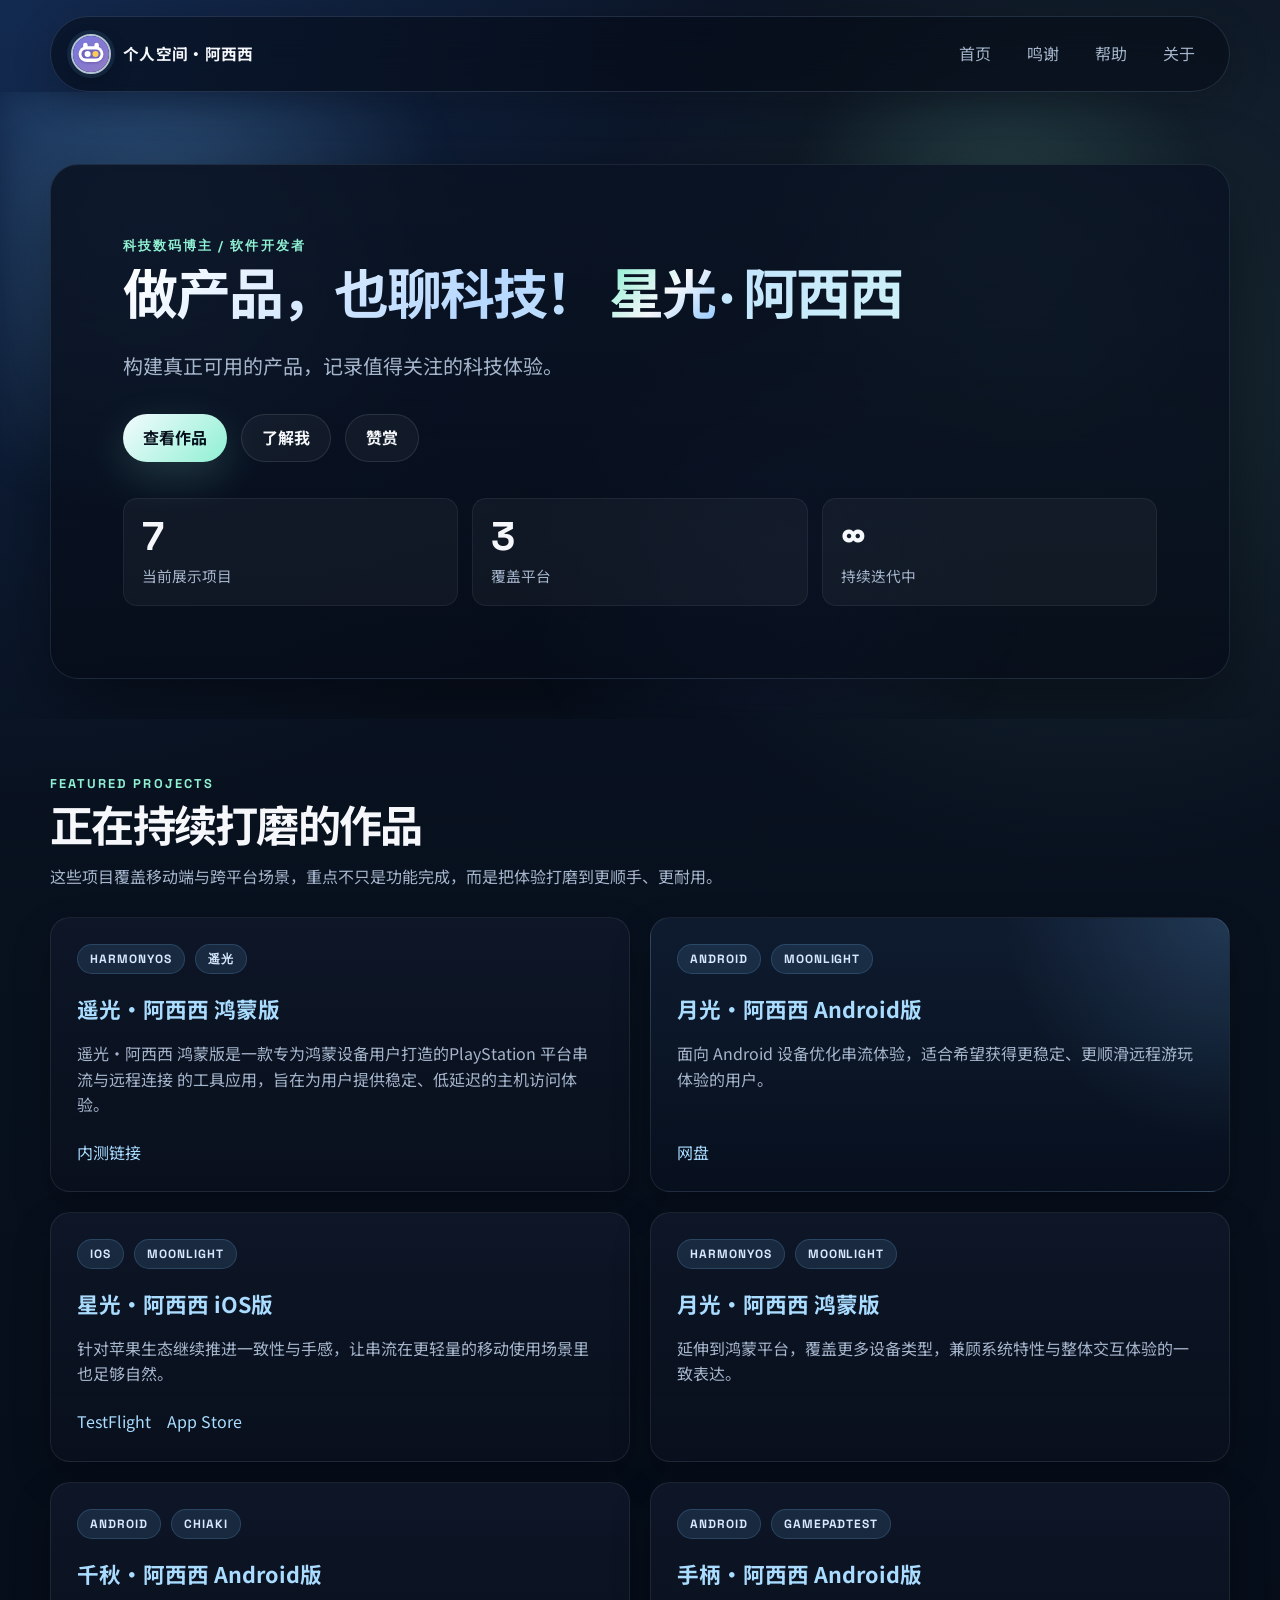
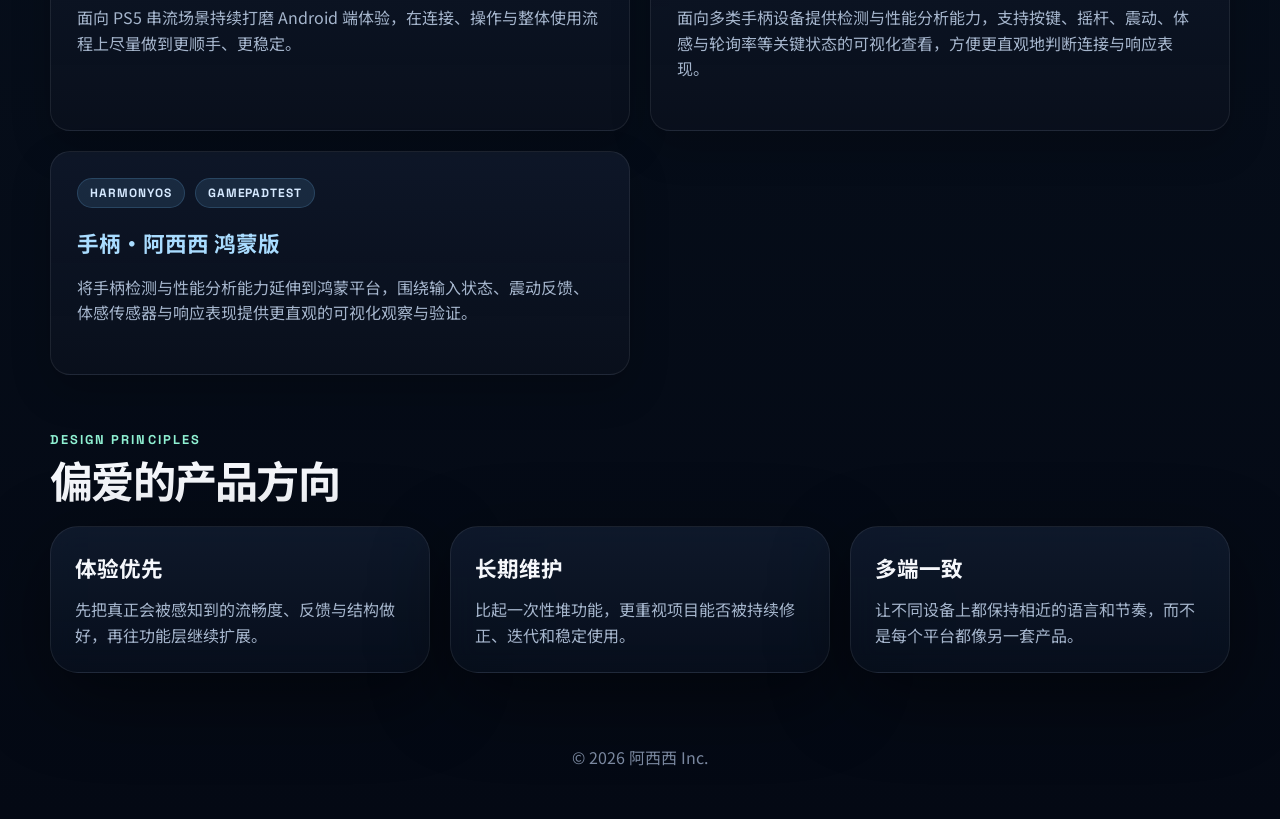
==== index.html @ 3abc67ca "init" ====
<!DOCTYPE html>
<html lang="zh-CN">
<head>
  <meta charset="UTF-8">
  <meta name="viewport" content="width=device-width, initial-scale=1.0">
  <meta name="theme-color" content="#08111f">
  <meta
    name="description"
    content="构建真正可用的产品，记录值得关注的科技体验。"
  >
  <title>个人空间·阿西西</title>
  <link rel="icon" type="image/svg+xml" href="res/icon/favicon.svg?v=20260412-2">
  <link rel="preconnect" href="https://fonts.googleapis.com">
  <link rel="preconnect" href="https://fonts.gstatic.com" crossorigin>
  <link
    href="https://fonts.googleapis.com/css2?family=Noto+Sans+SC:wght@400;500;700;800&family=Space+Grotesk:wght@500;700&display=swap"
    rel="stylesheet"
  >
  <link rel="stylesheet" href="./style.css?v=20260414-1">
</head>
<body class="home-page">
  <header class="nav">
    <div class="nav-inner">
      <a class="brand" href="./index.html">
        <img
          class="brand-avatar"
          src="https://i0.hdslb.com/bfs/face/b41566f47ea0d0f1e35ed54521c849c68c026892.jpg"
          alt="阿西西头像"
          referrerpolicy="no-referrer"
          onerror="this.onerror=null;this.src='./res/icon/favicon.svg';"
        >
        <span class="brand-text">个人空间·阿西西</span>
      </a>
      <div class="nav-right">
        <nav class="nav-links" aria-label="主导航">
          <a href="./index.html">首页</a>
          <a href="./credits.html">鸣谢</a>
          <a href="./help.html">帮助</a>
          <a href="./about.html">关于</a>
        </nav>
      </div>
    </div>
  </header>

  <main>
    <section class="hero hero-home">
      <div class="hero-bg"></div>
      <div class="hero-shell">
        <div class="hero-copy">
          <p class="eyebrow">科技数码博主 / 软件开发者</p>
          <h1 class="hero-title">
            <span class="hero-title-static">做产品，也聊科技！</span>
            <span class="hero-title-series">
              <span class="hero-title-rotator is-visible" data-hero-rotator>月光</span>
              <span class="hero-title-suffix"> · 阿西西</span>
            </span>
          </h1>
          <p class="hero-subtitle">
            构建真正可用的产品，记录值得关注的科技体验。
          </p>

          <div class="hero-actions">
            <a class="button button-primary" href="#projects">查看作品</a>
            <a class="button button-secondary" href="./about.html">了解我</a>
            <a class="button button-secondary" href="./credits.html">赞赏</a>
          </div>

          <div class="hero-stats">
            <div class="stat-card">
              <strong>7</strong>
              <span>当前展示项目</span>
            </div>
            <div class="stat-card">
              <strong>3</strong>
              <span>覆盖平台</span>
            </div>
            <div class="stat-card">
              <strong>∞</strong>
              <span>持续迭代中</span>
            </div>
          </div>
        </div>
      </div>
    </section>

    <section class="projects-section" id="projects">
      <div class="section-heading">
        <p class="eyebrow">Featured Projects</p>
        <h2>正在持续打磨的作品</h2>
        <p class="section-copy">
          这些项目覆盖移动端与跨平台场景，重点不只是功能完成，而是把体验打磨到更顺手、更耐用。
        </p>
      </div>

      <div class="project-grid">

        <article class="project-card">
          <div class="project-meta">
            <span class="tag">HarmonyOS</span>
            <span class="tag">遥光</span>
          </div>
          <h3>
            <a class="project-title-link" href="#">遥光·阿西西 鸿蒙版</a>
          </h3>
          <p>
            遥光·阿西西 鸿蒙版是一款专为鸿蒙设备用户打造的PlayStation 平台串流与远程连接 的工具应用，旨在为用户提供稳定、低延迟的主机访问体验。
          </p>
          <a href="https://appgallery.huawei.com/link/invite-test-wap?taskId=755ea755f993563806801e4fa7470c80&invitationCode=5qyaMfQLP9L">内测链接</a>
        </article>

        <article class="project-card project-card-featured">
          <div class="project-meta">
            <span class="tag">Android</span>
            <span class="tag">Moonlight</span>
          </div>
          <h3>
            <a class="project-title-link" href="https://github.com/Axixi2233/moonlight-android/releases">月光·阿西西 Android版</a>
          </h3>
          <p>
            面向 Android 设备优化串流体验，适合希望获得更稳定、更顺滑远程游玩体验的用户。
          </p>
          <a href="https://pan.quark.cn/s/9a334d831290">网盘</a>
        </article>

        <article class="project-card">
          <div class="project-meta">
            <span class="tag">iOS</span>
            <span class="tag">Moonlight</span>
          </div>
          <h3>
            <a class="project-title-link" href="https://github.com/Axixi2233/moonlight-ios">星光·阿西西 iOS版</a>
          </h3>
          <p>
            针对苹果生态继续推进一致性与手感，让串流在更轻量的移动使用场景里也足够自然。
          </p>
          <div class="project-link-row">
            <a href="https://testflight.apple.com/join/7H78uWZT">TestFlight</a>
            <a href="https://apps.apple.com/us/app/starlight-pc-streaming/id6761065654">App Store</a>
          </div>
        </article>

        <article class="project-card">
          <div class="project-meta">
            <span class="tag">HarmonyOS</span>
            <span class="tag">Moonlight</span>
          </div>
          <h3>
            <a class="project-title-link" href="https://appgallery.huawei.com/app/detail?id=cn.axi.moonlight.hw">月光·阿西西 鸿蒙版</a>
          </h3>
          <p>
            延伸到鸿蒙平台，覆盖更多设备类型，兼顾系统特性与整体交互体验的一致表达。
          </p>
        </article>

        <article class="project-card">
          <div class="project-meta">
            <span class="tag">Android</span>
            <span class="tag">Chiaki</span>
          </div>
          <h3>
            <a class="project-title-link" href="https://github.com/Axixi2233/chiaki-android/releases">千秋·阿西西 Android版</a>
          </h3>
          <p>
            面向 PS5 串流场景持续打磨 Android 端体验，在连接、操作与整体使用流程上尽量做到更顺手、更稳定。
          </p>
        </article>

        <article class="project-card">
          <div class="project-meta">
            <span class="tag">Android</span>
            <span class="tag">GamePadTest</span>
          </div>
          <h3>
            <a class="project-title-link" href="https://pan.quark.cn/s/243981402e82">手柄·阿西西 Android版</a>
          </h3>
          <p>
            面向多类手柄设备提供检测与性能分析能力，支持按键、摇杆、震动、体感与轮询率等关键状态的可视化查看，方便更直观地判断连接与响应表现。
          </p>
        </article>

        <article class="project-card">
          <div class="project-meta">
            <span class="tag">HarmonyOS</span>
            <span class="tag">GamePadTest</span>
          </div>
          <h3>
            <a class="project-title-link" href="https://appgallery.huawei.com/app/detail?id=cn.axi.gamepad">手柄·阿西西 鸿蒙版</a>
          </h3>
          <p>
            将手柄检测与性能分析能力延伸到鸿蒙平台，围绕输入状态、震动反馈、体感传感器与响应表现提供更直观的可视化观察与验证。
          </p>
        </article>

      </div>
    </section>

    <section class="values-section">
      <div class="section-heading compact">
        <p class="eyebrow">Design Principles</p>
        <h2>偏爱的产品方向</h2>
      </div>

      <div class="value-grid">
        <article class="value-card glass-card">
          <h3>体验优先</h3>
          <p>先把真正会被感知到的流畅度、反馈与结构做好，再往功能层继续扩展。</p>
        </article>
        <article class="value-card glass-card">
          <h3>长期维护</h3>
          <p>比起一次性堆功能，更重视项目能否被持续修正、迭代和稳定使用。</p>
        </article>
        <article class="value-card glass-card">
          <h3>多端一致</h3>
          <p>让不同设备上都保持相近的语言和节奏，而不是每个平台都像另一套产品。</p>
        </article>
      </div>
    </section>
  </main>

  <footer class="site-footer">
    <p>© 2026 阿西西 Inc.</p>
  </footer>

  <script>
    (() => {
      const heroRotator = document.querySelector("[data-hero-rotator]");
      const phrases = ["月光", "星光", "遥光", "手柄"];

      if (!heroRotator || phrases.length <= 1) {
        return;
      }

      if (window.matchMedia("(prefers-reduced-motion: reduce)").matches) {
        heroRotator.textContent = phrases[0];
        heroRotator.classList.add("is-visible");
        return;
      }

      let currentIndex = 0;

      window.setInterval(() => {
        currentIndex = (currentIndex + 1) % phrases.length;
        heroRotator.classList.remove("is-visible");

        window.setTimeout(() => {
          heroRotator.textContent = phrases[currentIndex];
          heroRotator.classList.add("is-visible");
        }, 180);
      }, 2400);
    })();
  </script>
</body>
</html>
---- style.css ----
:root {
  color-scheme: dark;
  --bg: #08111f;
  --bg-deep: #040914;
  --surface: rgba(10, 18, 32, 0.72);
  --surface-strong: rgba(15, 24, 42, 0.9);
  --line: rgba(166, 196, 255, 0.16);
  --text: #f5f7fb;
  --muted: #a5b5cc;
  --soft: #7d8ba3;
  --accent: #74c0fc;
  --accent-strong: #2f7df6;
  --accent-warm: #8ff0d2;
  --shadow: 0 24px 80px rgba(0, 0, 0, 0.45);
  --radius-lg: 28px;
  --radius-md: 20px;
  --radius-sm: 14px;
  --content-width: 1180px;
}

*,
*::before,
*::after {
  box-sizing: border-box;
}

html {
  scroll-behavior: smooth;
}

body {
  margin: 0;
  min-width: 320px;
  font-family: "Noto Sans SC", sans-serif;
  color: var(--text);
  background:
    radial-gradient(circle at top left, rgba(47, 125, 246, 0.22), transparent 30%),
    radial-gradient(circle at 85% 15%, rgba(143, 240, 210, 0.12), transparent 22%),
    linear-gradient(180deg, #0b1322 0%, #07101d 45%, #040914 100%);
  line-height: 1.6;
}

a {
  color: inherit;
  text-decoration: none;
}

img {
  max-width: 100%;
  display: block;
}

main {
  display: block;
}

.nav {
  position: sticky;
  top: 0;
  z-index: 1000;
  padding: 16px 20px 0;
}

.nav-inner {
  max-width: var(--content-width);
  margin: 0 auto;
  padding: 14px 20px;
  display: flex;
  align-items: center;
  justify-content: space-between;
  gap: 20px;
  border: 1px solid var(--line);
  border-radius: 999px;
  background: rgba(5, 10, 20, 0.55);
  backdrop-filter: blur(18px);
  box-shadow: 0 10px 40px rgba(0, 0, 0, 0.2);
}

.brand {
  display: inline-flex;
  align-items: center;
  gap: 12px;
  min-width: 0;
}

.brand-avatar {
  width: 40px;
  height: 40px;
  border-radius: 50%;
  object-fit: cover;
  object-position: center;
  border: 2px solid rgba(223, 241, 255, 0.8);
  box-shadow:
    0 0 0 4px rgba(116, 192, 252, 0.1),
    0 10px 22px rgba(0, 0, 0, 0.22);
  flex: 0 0 auto;
}

.brand-text {
  font-size: 0.98rem;
  font-weight: 700;
  letter-spacing: 0.02em;
}

.nav-links {
  display: flex;
  align-items: center;
  flex-wrap: wrap;
  justify-content: flex-end;
  gap: 8px;
}

.nav-right {
  display: flex;
  align-items: center;
  justify-content: flex-end;
  gap: 14px;
}

.nav-links a {
  padding: 10px 14px;
  border-radius: 999px;
  color: var(--muted);
  transition: color 0.25s ease, background 0.25s ease, transform 0.25s ease;
}

.nav-links a:hover,
.nav-links a:focus-visible {
  color: var(--text);
  background: rgba(255, 255, 255, 0.06);
  transform: translateY(-1px);
}

.hero {
  position: relative;
  overflow: clip;
}

.hero-home {
  padding: 72px 20px 40px;
}

.hero-shell,
.projects-section,
.values-section,
.site-footer,
.about,
.content {
  width: min(var(--content-width), calc(100% - 40px));
  margin: 0 auto;
}

.hero-shell {
  position: relative;
  display: block;
  align-items: stretch;
}

.hero-copy,
.project-card,
.value-card,
.about,
.content {
  position: relative;
  z-index: 1;
}

.hero-copy {
  padding: clamp(32px, 6vw, 72px);
  border-radius: var(--radius-lg);
  background: linear-gradient(180deg, rgba(10, 19, 35, 0.9), rgba(6, 12, 24, 0.78));
  border: 1px solid rgba(166, 196, 255, 0.12);
  box-shadow: var(--shadow);
}

.hero-bg {
  position: absolute;
  inset: 0;
  background:
    radial-gradient(circle at 12% 20%, rgba(116, 192, 252, 0.28), transparent 24%),
    radial-gradient(circle at 78% 24%, rgba(143, 240, 210, 0.18), transparent 20%),
    radial-gradient(circle at 60% 75%, rgba(78, 120, 255, 0.15), transparent 28%);
  filter: blur(18px);
  pointer-events: none;
}

.eyebrow {
  margin: 0 0 14px;
  color: var(--accent-warm);
  font: 700 0.8rem/1.4 "Space Grotesk", sans-serif;
  text-transform: uppercase;
  letter-spacing: 0.16em;
}

.hero-title,
.section-heading h2,
.about h1 {
  margin: 0;
  font-family: "Space Grotesk", "Noto Sans SC", sans-serif;
  line-height: 0.95;
  letter-spacing: -0.04em;
}

.hero-title {
  display: flex;
  flex-wrap: wrap;
  align-items: baseline;
  gap: 0.2em;
  max-width: none;
  font-size: clamp(1.8rem, 4.3vw, 3.9rem);
  background: linear-gradient(135deg, #ffffff 0%, #b7d8ff 35%, #dbfff5 100%);
  -webkit-background-clip: text;
  background-clip: text;
  color: transparent;
  animation: floatIn 0.9s ease both;
}

.hero-title-static,
.hero-title-rotator {
  display: inline-block;
}

.hero-title-series {
  display: inline-flex;
  align-items: baseline;
  gap: 0.12em;
}

.hero-title-rotator {
  min-height: 1.05em;
  background: linear-gradient(135deg, #8ff0d2 0%, #f5f7fb 52%, #8fc7ff 100%);
  -webkit-background-clip: text;
  background-clip: text;
  color: transparent;
  opacity: 0;
  transform: translateY(0.18em);
  filter: blur(8px);
  transition: opacity 0.35s ease, transform 0.35s ease, filter 0.35s ease;
}

.hero-title-rotator.is-visible {
  opacity: 1;
  transform: translateY(0);
  filter: blur(0);
}

.hero-title-suffix {
  display: inline-block;
  white-space: nowrap;
}

.hero-subtitle,
.section-copy,
.project-card p,
.value-card p,
.about p,
.content p {
  color: var(--muted);
}

.hero-subtitle {
  max-width: 52rem;
  margin: 24px 0 0;
  font-size: clamp(1.05rem, 2.2vw, 1.25rem);
  white-space: nowrap;
}

.hero-actions {
  display: flex;
  flex-wrap: wrap;
  gap: 14px;
  margin-top: 32px;
}

.button {
  display: inline-flex;
  align-items: center;
  justify-content: center;
  min-height: 48px;
  padding: 0 20px;
  border-radius: 999px;
  font-weight: 700;
  transition: transform 0.25s ease, box-shadow 0.25s ease, background 0.25s ease;
}

.button:hover,
.button:focus-visible {
  transform: translateY(-2px);
}

.button-primary {
  color: #07101d;
  background: linear-gradient(135deg, #f3fbff, #8ff0d2);
  box-shadow: 0 14px 40px rgba(143, 240, 210, 0.18);
}

.button-secondary {
  border: 1px solid rgba(255, 255, 255, 0.1);
  background: rgba(255, 255, 255, 0.04);
}

.hero-stats {
  display: grid;
  grid-template-columns: repeat(3, minmax(0, 1fr));
  gap: 14px;
  margin-top: 36px;
}

.stat-card {
  padding: 18px 18px 16px;
  border-radius: var(--radius-sm);
  background: rgba(255, 255, 255, 0.04);
  border: 1px solid rgba(255, 255, 255, 0.06);
}

.stat-card strong {
  display: block;
  margin-bottom: 6px;
  font-family: "Space Grotesk", sans-serif;
  font-size: clamp(1.8rem, 4vw, 2.5rem);
  line-height: 1;
}

.stat-card span {
  color: var(--muted);
  font-size: 0.92rem;
}

.glass-card {
  background: linear-gradient(180deg, rgba(17, 28, 48, 0.8), rgba(8, 16, 30, 0.75));
  border: 1px solid rgba(255, 255, 255, 0.08);
  border-radius: var(--radius-lg);
  backdrop-filter: blur(14px);
  box-shadow: var(--shadow);
}

.projects-section,
.values-section {
  padding: 56px 0 0;
}

.section-heading {
  max-width: 760px;
  margin-bottom: 28px;
}

.section-heading.compact {
  margin-bottom: 22px;
}

.section-heading h2 {
  font-size: clamp(1.65rem, 3.6vw, 2.7rem);
}

.section-copy {
  margin: 16px 0 0;
  font-size: 1rem;
}

.project-grid {
  display: grid;
  grid-template-columns: repeat(2, minmax(0, 1fr));
  gap: 20px;
  align-items: stretch;
}

.project-card {
  display: flex;
  flex-direction: column;
  padding: 26px;
  border-radius: var(--radius-md);
  background:
    linear-gradient(180deg, rgba(14, 23, 40, 0.96), rgba(9, 15, 28, 0.88)),
    rgba(255, 255, 255, 0.02);
  border: 1px solid rgba(255, 255, 255, 0.08);
  box-shadow: 0 16px 40px rgba(0, 0, 0, 0.2);
  transition: transform 0.28s ease, border-color 0.28s ease, box-shadow 0.28s ease;
}

.project-card-featured {
  background:
    radial-gradient(circle at top right, rgba(116, 192, 252, 0.18), transparent 35%),
    linear-gradient(180deg, rgba(15, 28, 48, 0.96), rgba(8, 16, 30, 0.88));
}

.project-card:hover,
.project-card:focus-within {
  transform: translateY(-6px);
  border-color: rgba(143, 240, 210, 0.28);
  box-shadow: 0 26px 60px rgba(0, 0, 0, 0.28);
}

.project-meta {
  display: flex;
  flex-wrap: wrap;
  gap: 10px;
  margin-bottom: 18px;
}

.tag {
  display: inline-flex;
  align-items: center;
  min-height: 30px;
  padding: 0 12px;
  border-radius: 999px;
  color: #d6e9ff;
  font: 700 0.75rem/1 "Space Grotesk", sans-serif;
  letter-spacing: 0.08em;
  text-transform: uppercase;
  background: rgba(116, 192, 252, 0.12);
  border: 1px solid rgba(116, 192, 252, 0.18);
}

.project-card h3,
.value-card h3 {
  margin: 0;
  font-size: 1.35rem;
}

.project-title-link {
  color: inherit;
  transition: color 0.25s ease;
}

.project-title-link:hover,
.project-title-link:focus-visible {
  color: #d7f2ff;
}

.project-card p {
  margin: 14px 0 22px;
  flex: 1;
}

.project-card a,
.site-footer a {
  color: #a9dcff;
}

.project-link-row {
  display: flex;
  flex-wrap: nowrap;
  gap: 16px;
  align-items: center;
}

.project-card a:hover,
.site-footer a:hover,
.project-card a:focus-visible,
.site-footer a:focus-visible {
  color: #d7f2ff;
}

.value-grid {
  display: grid;
  grid-template-columns: repeat(3, minmax(0, 1fr));
  gap: 20px;
  padding-bottom: 72px;
}

.value-card {
  padding: 24px;
}

.value-card p {
  margin: 12px 0 0;
}

.about {
  padding: 100px clamp(24px, 5vw, 48px);
  text-align: center;
  border-radius: var(--radius-lg);
  background:
    radial-gradient(circle at top right, rgba(116, 192, 252, 0.14), transparent 30%),
    linear-gradient(180deg, rgba(12, 21, 38, 0.9), rgba(6, 12, 24, 0.8));
  border: 1px solid rgba(255, 255, 255, 0.08);
  box-shadow: var(--shadow);
  margin-top: 56px;
}

.about h1 {
  margin-top: 0;
  font-size: clamp(2.4rem, 7vw, 4.5rem);
}

.about-lead {
  margin: 20px auto 0;
  max-width: 34rem;
  color: var(--text);
  font-size: clamp(1.08rem, 2.2vw, 1.3rem);
  font-weight: 600;
  line-height: 1.7;
}

.about p {
  margin: 16px auto 0;
  max-width: 42rem;
}

.about-email {
  display: inline-flex;
  align-items: center;
  justify-content: center;
  margin-top: 28px;
  min-height: 46px;
  padding: 0 18px;
  border-radius: 999px;
  color: #d7f2ff;
  font-weight: 700;
  background: rgba(255, 255, 255, 0.05);
  border: 1px solid rgba(255, 255, 255, 0.08);
  transition: transform 0.24s ease, background 0.24s ease, border-color 0.24s ease;
}

.about-email:hover,
.about-email:focus-visible {
  transform: translateY(-2px);
  background: rgba(255, 255, 255, 0.08);
  border-color: rgba(143, 240, 210, 0.28);
}

.about-links-section {
  width: min(var(--content-width), calc(100% - 40px));
  margin: 28px auto 0;
  padding-bottom: 72px;
}

.about-links-grid {
  display: grid;
  grid-template-columns: repeat(2, minmax(0, 1fr));
  gap: 20px;
}

.about-link-card {
  display: flex;
  align-items: center;
  gap: 18px;
  padding: 24px;
  border-radius: var(--radius-md);
  transition: transform 0.28s ease, border-color 0.28s ease, box-shadow 0.28s ease;
}

.about-link-card:hover,
.about-link-card:focus-visible {
  transform: translateY(-4px);
  border-color: rgba(143, 240, 210, 0.28);
  box-shadow: 0 22px 50px rgba(0, 0, 0, 0.24);
}

.about-link-card h3 {
  margin: 0;
  font-size: 1.2rem;
}

.about-link-card p {
  margin: 8px 0 0;
  color: var(--muted);
  word-break: break-word;
}

.about-link-icon {
  width: 54px;
  height: 54px;
  object-fit: contain;
  object-position: center;
  border-radius: 16px;
  background: rgba(255, 255, 255, 0.04);
  padding: 8px;
  border: 1px solid rgba(116, 192, 252, 0.14);
  flex: 0 0 auto;
}

.credits-page {
  color: var(--text);
  background:
    radial-gradient(circle at top left, rgba(47, 125, 246, 0.22), transparent 30%),
    radial-gradient(circle at 85% 15%, rgba(143, 240, 210, 0.12), transparent 22%),
    linear-gradient(180deg, #0b1322 0%, #07101d 45%, #040914 100%);
}

.credits-page .nav-inner {
  background: rgba(5, 10, 20, 0.55);
  border-color: var(--line);
  box-shadow: 0 10px 40px rgba(0, 0, 0, 0.2);
}

.credits-page .nav-links a {
  color: var(--muted);
}

.credits-page .nav-links a:hover,
.credits-page .nav-links a:focus-visible {
  color: var(--text);
  background: rgba(255, 255, 255, 0.06);
}

.credits-page .brand-text,
.credits-page .site-footer,
.credits-page .site-footer a {
  color: inherit;
}

.credits-main {
  padding: 56px 0 0;
}

.credits-hero-shell,
.credits-wall-section {
  width: min(var(--content-width), calc(100% - 40px));
  margin: 0 auto;
}

.credits-hero-shell {
  display: grid;
  grid-template-columns: minmax(0, 1.15fr) minmax(280px, 0.85fr);
  gap: 22px;
  align-items: stretch;
}

.credits-header-card,
.credits-summary-card {
  padding: clamp(24px, 4vw, 32px);
  border-radius: 28px;
  border: 1px solid rgba(166, 196, 255, 0.12);
  background: linear-gradient(180deg, rgba(10, 19, 35, 0.9), rgba(6, 12, 24, 0.78));
  backdrop-filter: blur(20px);
  box-shadow: var(--shadow);
}

.credits-header-card h1 {
  margin: 0;
  font-family: "Space Grotesk", "Noto Sans SC", sans-serif;
  font-size: clamp(2.8rem, 7vw, 5rem);
  line-height: 0.95;
  letter-spacing: -0.05em;
}

.credits-copy {
  color: var(--muted);
}

.credits-header-card .credits-copy {
  margin: 20px 0 0;
  max-width: 42rem;
  font-size: 1rem;
}

.credits-summary-card {
  display: grid;
  gap: 14px;
}

.credits-qr-card {
  padding: 16px;
  border-radius: 22px;
  background: rgba(255, 255, 255, 0.04);
  border: 1px solid rgba(255, 255, 255, 0.06);
  text-align: center;
}

.credits-qr-image {
  width: min(100%, 220px);
  aspect-ratio: 1 / 1;
  display: block;
  margin: 0 auto;
  object-fit: contain;
  border-radius: 18px;
  background: #fff;
  padding: 10px;
  box-shadow: 0 10px 24px rgba(0, 0, 0, 0.18);
}

.credits-qr-caption {
  margin: 14px 0 0;
  color: var(--muted);
  font-size: 0.92rem;
  line-height: 1.55;
}

.credits-stat {
  padding: 18px 18px 16px;
  border-radius: 20px;
  background: rgba(255, 255, 255, 0.04);
  border: 1px solid rgba(255, 255, 255, 0.06);
}

.credits-stat strong {
  display: block;
  font-family: "Space Grotesk", sans-serif;
  font-size: clamp(1.6rem, 3vw, 2.4rem);
  line-height: 1;
}

.credits-stat span {
  display: block;
  margin-top: 8px;
  color: var(--muted);
  font-size: 0.92rem;
}

.credits-wall-section {
  padding: 28px 0 72px;
}

.credits-grid {
  display: grid;
  grid-template-columns: repeat(auto-fit, minmax(120px, 1fr));
  gap: 14px;
}

.credit-person-card {
  padding: 16px 10px 14px;
  text-align: center;
  border-radius: 22px;
  border: 1px solid rgba(255, 255, 255, 0.08);
  background:
    linear-gradient(180deg, rgba(14, 23, 40, 0.96), rgba(9, 15, 28, 0.88));
  box-shadow: 0 10px 26px rgba(0, 0, 0, 0.18);
  transition: transform 0.24s ease, box-shadow 0.24s ease, border-color 0.24s ease;
}

.credit-person-card:hover,
.credit-person-card:focus-within {
  transform: translateY(-4px);
  border-color: rgba(143, 240, 210, 0.28);
  box-shadow: 0 16px 30px rgba(0, 0, 0, 0.24);
}

.credit-person-avatar {
  width: 58px;
  height: 58px;
  display: block;
  margin: 0 auto 10px;
  border-radius: 50%;
  object-fit: cover;
  object-position: center;
  background: rgba(255, 255, 255, 0.08);
  border: 2px solid rgba(255, 255, 255, 0.9);
  box-shadow: 0 8px 18px rgba(0, 0, 0, 0.18);
}

.credit-person-card h3 {
  margin: 0;
  font-size: 0.92rem;
  font-weight: 700;
  color: var(--text);
  line-height: 1.35;
}

.credits-footer {
  padding-bottom: 56px;
}

.help-page,
.doc-page {
  color: var(--text);
  background:
    radial-gradient(circle at top left, rgba(47, 125, 246, 0.22), transparent 30%),
    radial-gradient(circle at 85% 15%, rgba(143, 240, 210, 0.12), transparent 22%),
    linear-gradient(180deg, #0b1322 0%, #07101d 45%, #040914 100%);
}

.help-main,
.doc-main {
  padding: 56px 0 72px;
}

.help-hero-shell,
.help-grid-section,
.doc-shell {
  width: min(var(--content-width), calc(100% - 40px));
  margin: 0 auto;
}

.help-hero-shell {
  display: grid;
  grid-template-columns: minmax(0, 1.2fr) minmax(260px, 0.8fr);
  gap: 22px;
  align-items: stretch;
}

.help-header-card,
.help-summary-card {
  padding: clamp(24px, 4vw, 32px);
  border-radius: 28px;
  border: 1px solid rgba(166, 196, 255, 0.12);
  background: linear-gradient(180deg, rgba(10, 19, 35, 0.9), rgba(6, 12, 24, 0.78));
  backdrop-filter: blur(20px);
  box-shadow: var(--shadow);
}

.help-header-card h1 {
  margin: 0;
  font-family: "Space Grotesk", "Noto Sans SC", sans-serif;
  font-size: clamp(2.4rem, 6vw, 4.3rem);
  line-height: 0.95;
  letter-spacing: -0.05em;
}

.help-copy,
.help-summary-card p {
  color: var(--muted);
}

.help-copy {
  margin: 20px 0 0;
  max-width: 42rem;
}

.help-summary-card {
  display: flex;
  flex-direction: column;
  justify-content: center;
  gap: 10px;
}

.help-summary-card strong {
  font-family: "Space Grotesk", sans-serif;
  font-size: 1.1rem;
}

.help-summary-card p {
  margin: 0;
}

.help-grid-section {
  padding-top: 28px;
}

.help-grid {
  display: grid;
  grid-template-columns: repeat(3, minmax(0, 1fr));
  gap: 20px;
}

.help-card {
  display: flex;
  flex-direction: column;
  gap: 16px;
  min-height: 260px;
  padding: 24px;
  color: inherit;
  border-radius: var(--radius-md);
  transition: transform 0.28s ease, border-color 0.28s ease, box-shadow 0.28s ease, opacity 0.28s ease;
}

.help-card-active:hover,
.help-card-active:focus-visible {
  transform: translateY(-6px);
  border-color: rgba(143, 240, 210, 0.28);
  box-shadow: 0 26px 60px rgba(0, 0, 0, 0.28);
}

.help-card-disabled {
  opacity: 0.72;
}

.help-card-head {
  display: flex;
  align-items: center;
  justify-content: space-between;
  gap: 12px;
  flex-wrap: wrap;
}

.help-card-badge,
.help-card-platform {
  display: inline-flex;
  align-items: center;
  min-height: 30px;
  padding: 0 12px;
  border-radius: 999px;
  font: 700 0.75rem/1 "Space Grotesk", sans-serif;
  letter-spacing: 0.08em;
  text-transform: uppercase;
}

.help-card-badge {
  color: #06111d;
  background: linear-gradient(135deg, #f3fbff, #8ff0d2);
}

.help-card-badge-muted {
  color: var(--muted);
  background: rgba(255, 255, 255, 0.06);
}

.help-card-platform {
  color: #d6e9ff;
  background: rgba(116, 192, 252, 0.12);
  border: 1px solid rgba(116, 192, 252, 0.18);
}

.help-card h3 {
  margin: 0;
  font-size: 1.5rem;
}

.help-card p {
  margin: 0;
  color: var(--muted);
  flex: 1;
}

.help-card-link {
  color: #a9dcff;
  font-weight: 700;
}

.doc-shell {
  padding: clamp(24px, 4vw, 40px);
  border-radius: 28px;
}

.doc-toolbar {
  display: flex;
  align-items: center;
  justify-content: space-between;
  gap: 16px;
  flex-wrap: wrap;
  margin-bottom: 28px;
}

.doc-back-link {
  display: inline-flex;
  align-items: center;
  justify-content: center;
  min-height: 42px;
  padding: 0 16px;
  border-radius: 999px;
  color: #d7f2ff;
  font-weight: 700;
  background: rgba(255, 255, 255, 0.05);
  border: 1px solid rgba(255, 255, 255, 0.08);
}

.doc-kicker {
  margin: 0;
  color: var(--soft);
  font: 700 0.8rem/1.4 "Space Grotesk", sans-serif;
  letter-spacing: 0.16em;
  text-transform: uppercase;
}

.doc-empty-state h1,
.doc-article h1,
.doc-article h2,
.doc-article h3 {
  font-family: "Space Grotesk", "Noto Sans SC", sans-serif;
  line-height: 1.05;
  letter-spacing: -0.03em;
}

.doc-empty-state h1,
.doc-article h1 {
  margin: 0 0 20px;
  font-size: clamp(2.1rem, 5vw, 3.2rem);
}

.doc-article h2 {
  margin: 40px 0 16px;
  font-size: clamp(1.5rem, 3vw, 2.2rem);
}

.doc-article h3 {
  margin: 24px 0 12px;
  font-size: 1.18rem;
}

.doc-empty-state p,
.doc-article p,
.doc-article li {
  color: var(--muted);
}

.doc-article p,
.doc-article ul,
.doc-article ol,
.doc-article pre,
.doc-article hr {
  margin: 0 0 18px;
}

.doc-article ul,
.doc-article ol {
  padding-left: 1.4rem;
}

.doc-article li + li {
  margin-top: 8px;
}

.doc-article hr {
  border: 0;
  border-top: 1px solid rgba(255, 255, 255, 0.08);
}

.doc-article a {
  color: #a9dcff;
}

.doc-article strong {
  color: var(--text);
}

.doc-article code {
  padding: 0.14em 0.4em;
  border-radius: 8px;
  background: rgba(255, 255, 255, 0.06);
  color: #dff4ff;
  font-family: "SFMono-Regular", Consolas, "Liberation Mono", Menlo, monospace;
  font-size: 0.92em;
}

.doc-article pre {
  overflow-x: auto;
  padding: 18px;
  border-radius: 18px;
  background: rgba(6, 12, 24, 0.92);
  border: 1px solid rgba(255, 255, 255, 0.08);
}

.doc-article pre code {
  padding: 0;
  background: transparent;
}

.content {
  padding: 56px clamp(24px, 5vw, 40px);
}

.site-footer,
footer {
  padding: 0 0 48px;
  text-align: center;
}

.site-footer {
  display: grid;
  gap: 8px;
  color: var(--soft);
}

.site-footer p,
footer p {
  margin: 0;
}

@keyframes floatIn {
  from {
    opacity: 0;
    transform: translateY(22px);
  }

  to {
    opacity: 1;
    transform: translateY(0);
  }
}

@media (prefers-reduced-motion: reduce) {
  html {
    scroll-behavior: auto;
  }

  *,
  *::before,
  *::after {
    animation: none !important;
    transition: none !important;
  }
}

@media (max-width: 760px) {
  .nav {
    padding: 12px 14px 0;
  }

  .nav-inner {
    border-radius: 26px;
    padding: 14px;
    align-items: flex-start;
    flex-direction: column;
  }

  .nav-right {
    width: 100%;
    justify-content: space-between;
  }

  .nav-links {
    width: auto;
    flex: 1;
    justify-content: flex-start;
  }

  .hero-home {
    padding: 28px 14px 20px;
  }

  .hero-shell,
  .projects-section,
  .values-section,
  .about-links-section,
  .help-hero-shell,
  .help-grid-section,
  .credits-hero-shell,
  .credits-wall-section,
  .site-footer,
  .about,
  .content,
  .doc-shell {
    width: min(var(--content-width), calc(100% - 28px));
  }

  .hero-copy {
    padding: 24px;
  }

  .credits-main {
    padding-top: 32px;
  }

  .help-main,
  .doc-main {
    padding-top: 32px;
  }

  .help-hero-shell,
  .credits-hero-shell {
    grid-template-columns: 1fr;
  }

  .help-grid {
    grid-template-columns: 1fr;
  }

  .hero-title {
    gap: 0.18em;
    font-size: clamp(1.6rem, 7vw, 2.5rem);
  }

  .hero-stats,
  .value-grid {
    grid-template-columns: 1fr;
  }

  .project-grid {
    grid-template-columns: 1fr;
  }

  .about-links-grid {
    grid-template-columns: 1fr;
  }

  .credits-grid {
    grid-template-columns: repeat(2, minmax(0, 1fr));
  }

  .project-card,
  .project-card-featured {
    grid-column: auto;
  }

  .projects-section,
  .values-section {
    padding-top: 40px;
  }

  .value-grid {
    padding-bottom: 56px;
  }
}

@media (max-width: 480px) {
  .brand {
    width: 100%;
  }

  .brand-text {
    font-size: 0.92rem;
  }

  .credit-person-avatar {
    width: 54px;
    height: 54px;
  }

  .nav-links a {
    padding: 8px 12px;
  }

  .brand-avatar {
    width: 42px;
    height: 42px;
  }

  .hero-subtitle,
  .section-copy {
    font-size: 0.98rem;
  }

  .hero-subtitle {
    white-space: normal;
  }

  .button {
    width: 100%;
  }
}
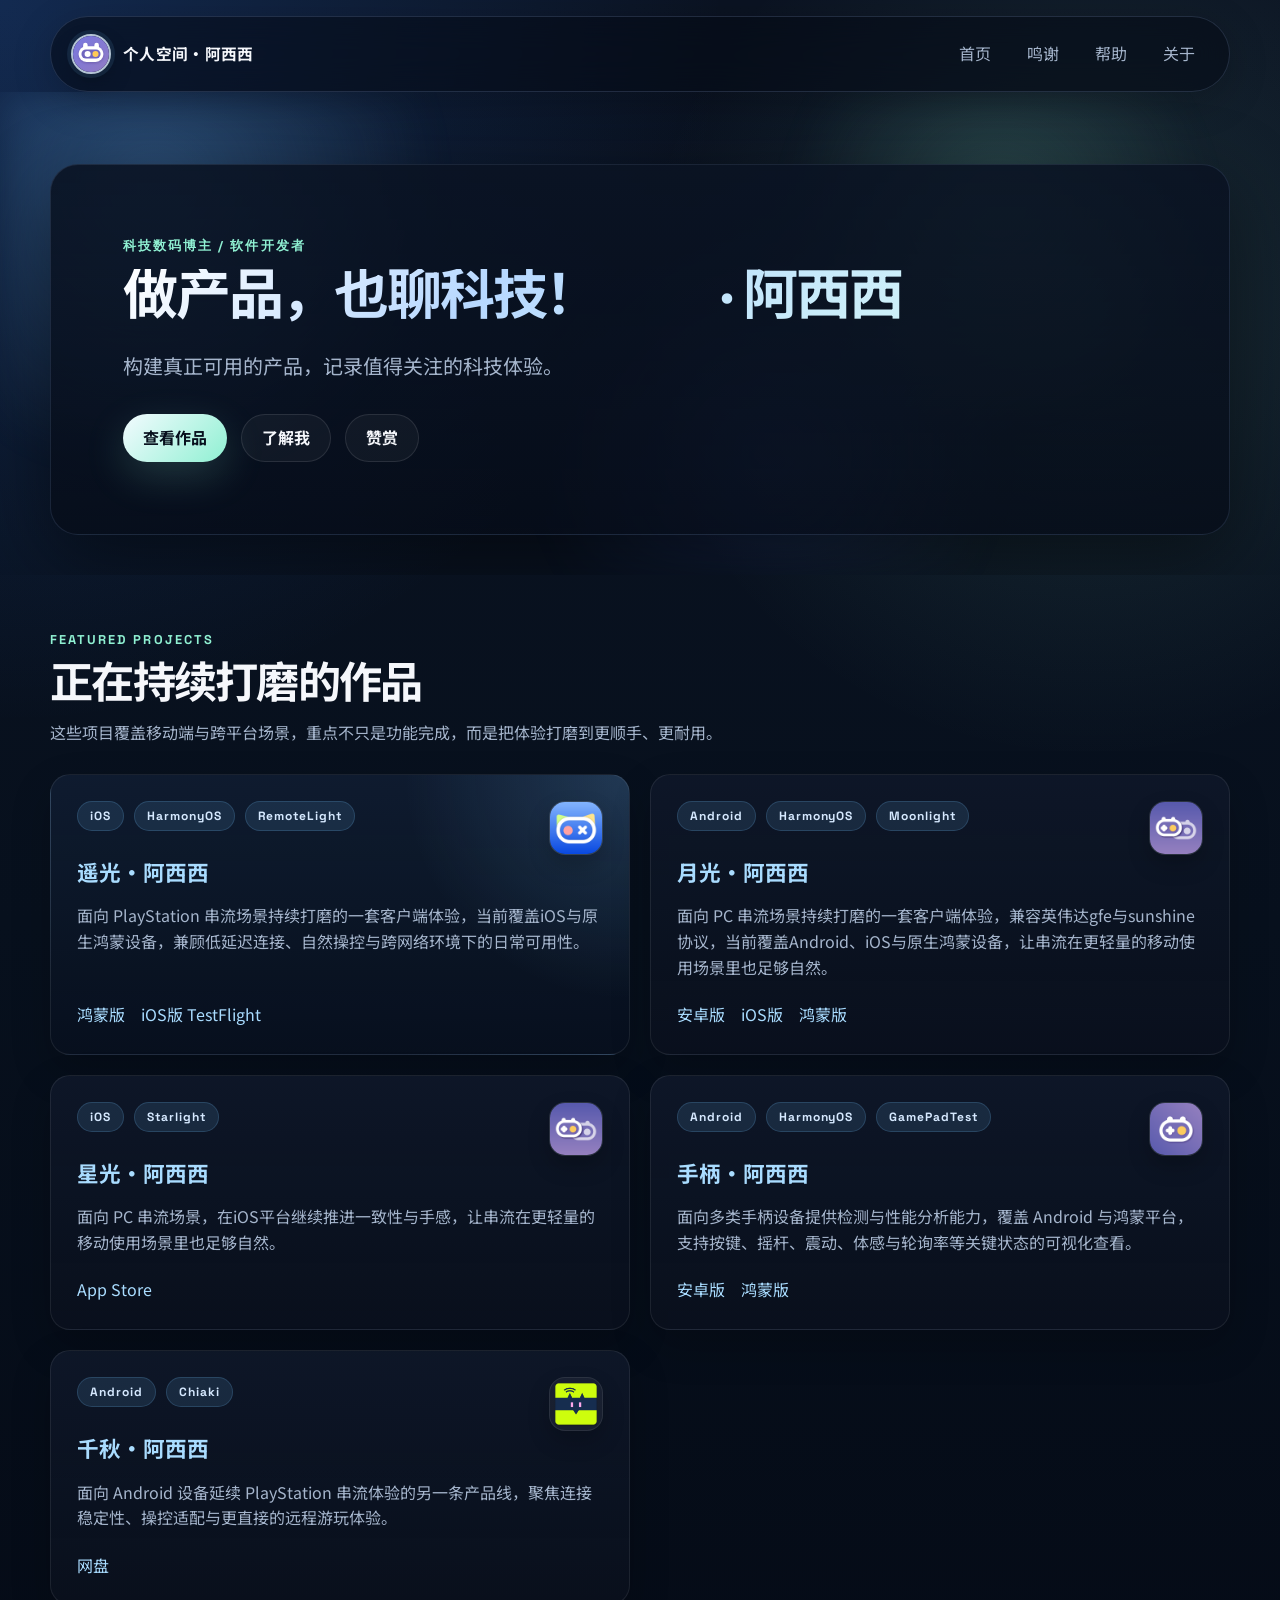
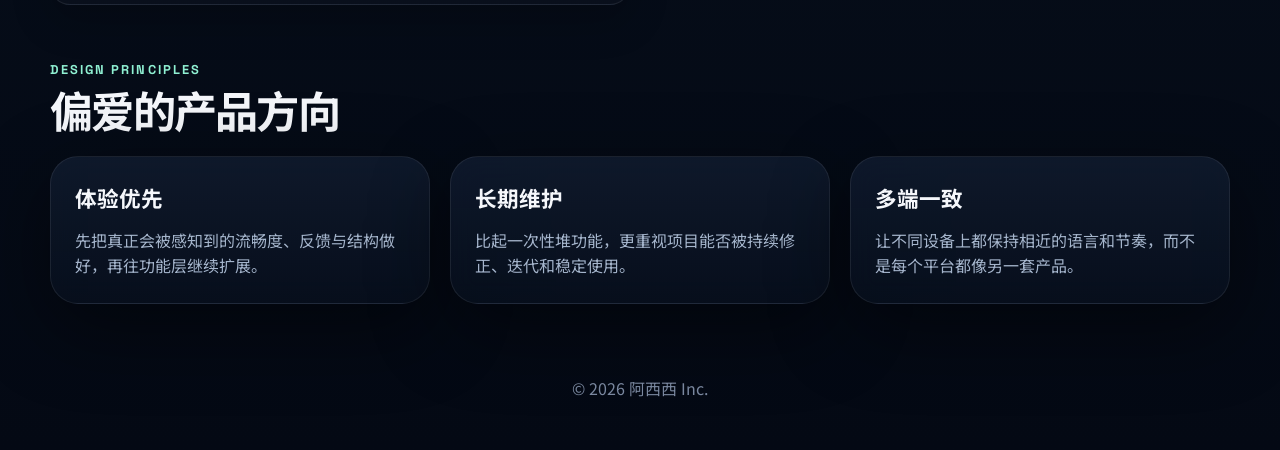
==== commit f23a9fea: "init" ====
--- a/index.html
+++ b/index.html
@@ -16,7 +16,7 @@
     href="https://fonts.googleapis.com/css2?family=Noto+Sans+SC:wght@400;500;700;800&family=Space+Grotesk:wght@500;700&display=swap"
     rel="stylesheet"
   >
-  <link rel="stylesheet" href="./style.css?v=20260414-1">
+  <link rel="stylesheet" href="./style.css?v=20260424-1">
 </head>
 <body class="home-page">
   <header class="nav">
@@ -65,20 +65,6 @@
             <a class="button button-secondary" href="./credits.html">赞赏</a>
           </div>
 
-          <div class="hero-stats">
-            <div class="stat-card">
-              <strong>7</strong>
-              <span>当前展示项目</span>
-            </div>
-            <div class="stat-card">
-              <strong>3</strong>
-              <span>覆盖平台</span>
-            </div>
-            <div class="stat-card">
-              <strong>∞</strong>
-              <span>持续迭代中</span>
-            </div>
-          </div>
         </div>
       </div>
     </section>
@@ -94,103 +80,110 @@
 
       <div class="project-grid">
 
-        <article class="project-card">
-          <div class="project-meta">
-            <span class="tag">HarmonyOS</span>
-            <span class="tag">遥光</span>
-          </div>
-          <h3>
-            <a class="project-title-link" href="#">遥光·阿西西 鸿蒙版</a>
-          </h3>
-          <p>
-            遥光·阿西西 鸿蒙版是一款专为鸿蒙设备用户打造的PlayStation 平台串流与远程连接 的工具应用，旨在为用户提供稳定、低延迟的主机访问体验。
-          </p>
-          <a href="https://appgallery.huawei.com/link/invite-test-wap?taskId=755ea755f993563806801e4fa7470c80&invitationCode=5qyaMfQLP9L">内测链接</a>
-        </article>
-
         <article class="project-card project-card-featured">
-          <div class="project-meta">
-            <span class="tag">Android</span>
-            <span class="tag">Moonlight</span>
-          </div>
-          <h3>
-            <a class="project-title-link" href="https://github.com/Axixi2233/moonlight-android/releases">月光·阿西西 Android版</a>
-          </h3>
-          <p>
-            面向 Android 设备优化串流体验，适合希望获得更稳定、更顺滑远程游玩体验的用户。
-          </p>
-          <a href="https://pan.quark.cn/s/9a334d831290">网盘</a>
-        </article>
-
-        <article class="project-card">
-          <div class="project-meta">
-            <span class="tag">iOS</span>
-            <span class="tag">Moonlight</span>
-          </div>
-          <h3>
-            <a class="project-title-link" href="https://github.com/Axixi2233/moonlight-ios">星光·阿西西 iOS版</a>
-          </h3>
-          <p>
-            针对苹果生态继续推进一致性与手感，让串流在更轻量的移动使用场景里也足够自然。
-          </p>
-          <div class="project-link-row">
-            <a href="https://testflight.apple.com/join/7H78uWZT">TestFlight</a>
+          <div class="project-card-head">
+            <div class="project-meta">
+              <span class="tag">iOS</span>
+              <span class="tag">HarmonyOS</span>
+              <span class="tag">RemoteLight</span>
+            </div>
+            <img class="project-card-icon" src="./res/icon/ic_remotelight.png" alt="遥光图标">
+          </div>
+          <h3>
+            <a class="project-title-link" href="https://appgallery.huawei.com/app/detail?id=cn.axi.chiaki.hw">遥光·阿西西</a>
+          </h3>
+          <p>
+            面向 PlayStation 串流场景持续打磨的一套客户端体验，当前覆盖iOS与原生鸿蒙设备，兼顾低延迟连接、自然操控与跨网络环境下的日常可用性。
+          </p>
+          <div class="project-link-group">
+            <div class="project-link-row">
+              <a href="https://appgallery.huawei.com/app/detail?id=cn.axi.chiaki.hw">鸿蒙版</a>
+              <a href="https://testflight.apple.com/join/zXH5HdBD">iOS版 TestFlight</a>
+            </div>
+          </div>
+        </article>
+
+        <article class="project-card">
+          <div class="project-card-head">
+            <div class="project-meta">
+              <span class="tag">Android</span>
+              <span class="tag">HarmonyOS</span>
+              <span class="tag">Moonlight</span>
+            </div>
+            <img class="project-card-icon" src="./res/icon/ic_moonlight.png" alt="月光图标">
+          </div>
+          <h3>
+            <a class="project-title-link" href="https://github.com/Axixi2233/moonlight-android/releases">月光·阿西西</a>
+          </h3>
+          <p>
+            面向 PC 串流场景持续打磨的一套客户端体验，兼容英伟达gfe与sunshine协议，当前覆盖Android、iOS与原生鸿蒙设备，让串流在更轻量的移动使用场景里也足够自然。
+          </p>
+          <div class="project-link-row">
+            <a href="https://pan.quark.cn/s/9a334d831290">安卓版</a>
+            <a href="https://apps.apple.com/us/app/starlight-pc-streaming/id6761065654">iOS版</a>
+            <a href="https://appgallery.huawei.com/app/detail?id=cn.axi.moonlight.hw">鸿蒙版</a>
+          </div>
+        </article>
+
+        <article class="project-card">
+          <div class="project-card-head">
+            <div class="project-meta">
+              <span class="tag">iOS</span>
+              <span class="tag">Starlight</span>
+            </div>
+            <img class="project-card-icon" src="./res/icon/ic_moonlight.png" alt="星光图标">
+          </div>
+          <h3>
+            <a class="project-title-link" href="https://github.com/Axixi2233/moonlight-ios">星光·阿西西</a>
+          </h3>
+          <p>
+            面向 PC 串流场景，在iOS平台继续推进一致性与手感，让串流在更轻量的移动使用场景里也足够自然。
+          </p>
+          <div class="project-link-row">
             <a href="https://apps.apple.com/us/app/starlight-pc-streaming/id6761065654">App Store</a>
-          </div>
-        </article>
-
-        <article class="project-card">
-          <div class="project-meta">
-            <span class="tag">HarmonyOS</span>
-            <span class="tag">Moonlight</span>
-          </div>
-          <h3>
-            <a class="project-title-link" href="https://appgallery.huawei.com/app/detail?id=cn.axi.moonlight.hw">月光·阿西西 鸿蒙版</a>
-          </h3>
-          <p>
-            延伸到鸿蒙平台，覆盖更多设备类型，兼顾系统特性与整体交互体验的一致表达。
-          </p>
-        </article>
-
-        <article class="project-card">
-          <div class="project-meta">
-            <span class="tag">Android</span>
-            <span class="tag">Chiaki</span>
-          </div>
-          <h3>
-            <a class="project-title-link" href="https://github.com/Axixi2233/chiaki-android/releases">千秋·阿西西 Android版</a>
-          </h3>
-          <p>
-            面向 PS5 串流场景持续打磨 Android 端体验，在连接、操作与整体使用流程上尽量做到更顺手、更稳定。
-          </p>
-        </article>
-
-        <article class="project-card">
-          <div class="project-meta">
-            <span class="tag">Android</span>
-            <span class="tag">GamePadTest</span>
-          </div>
-          <h3>
-            <a class="project-title-link" href="https://pan.quark.cn/s/243981402e82">手柄·阿西西 Android版</a>
-          </h3>
-          <p>
-            面向多类手柄设备提供检测与性能分析能力，支持按键、摇杆、震动、体感与轮询率等关键状态的可视化查看，方便更直观地判断连接与响应表现。
-          </p>
-        </article>
-
-        <article class="project-card">
-          <div class="project-meta">
-            <span class="tag">HarmonyOS</span>
-            <span class="tag">GamePadTest</span>
-          </div>
-          <h3>
-            <a class="project-title-link" href="https://appgallery.huawei.com/app/detail?id=cn.axi.gamepad">手柄·阿西西 鸿蒙版</a>
-          </h3>
-          <p>
-            将手柄检测与性能分析能力延伸到鸿蒙平台，围绕输入状态、震动反馈、体感传感器与响应表现提供更直观的可视化观察与验证。
-          </p>
-        </article>
-
+<!--            <a href="https://testflight.apple.com/join/7H78uWZT">TestFlight</a>-->
+          </div>
+        </article>
+
+        <article class="project-card">
+          <div class="project-card-head">
+            <div class="project-meta">
+              <span class="tag">Android</span>
+              <span class="tag">HarmonyOS</span>
+              <span class="tag">GamePadTest</span>
+            </div>
+            <img class="project-card-icon" src="./res/icon/ic_gamepad.png" alt="手柄图标">
+          </div>
+          <h3>
+            <a class="project-title-link" href="https://appgallery.huawei.com/app/detail?id=cn.axi.gamepad">手柄·阿西西</a>
+          </h3>
+          <p>
+            面向多类手柄设备提供检测与性能分析能力，覆盖 Android 与鸿蒙平台，支持按键、摇杆、震动、体感与轮询率等关键状态的可视化查看。
+          </p>
+          <div class="project-link-row">
+            <a href="https://pan.quark.cn/s/243981402e82">安卓版</a>
+            <a href="https://appgallery.huawei.com/app/detail?id=cn.axi.gamepad">鸿蒙版</a>
+          </div>
+        </article>
+
+        <article class="project-card">
+          <div class="project-card-head">
+            <div class="project-meta">
+              <span class="tag">Android</span>
+              <span class="tag">Chiaki</span>
+            </div>
+            <img class="project-card-icon" src="./res/icon/ic_chiaki.png" alt="千秋图标">
+          </div>
+          <h3>
+            <a class="project-title-link" href="https://github.com/Axixi2233/chiaki-android/releases">千秋·阿西西</a>
+          </h3>
+          <p>
+            面向 Android 设备延续 PlayStation 串流体验的另一条产品线，聚焦连接稳定性、操控适配与更直接的远程游玩体验。
+          </p>
+          <div class="project-link-row">
+            <a href="https://pan.quark.cn/s/f7d71d7245fe">网盘</a>
+          </div>
+        </article>
       </div>
     </section>
 
--- a/style.css
+++ b/style.css
@@ -397,6 +397,29 @@
   margin-bottom: 18px;
 }
 
+.project-card-head {
+  display: flex;
+  align-items: flex-start;
+  justify-content: space-between;
+  gap: 16px;
+}
+
+.project-card-head .project-meta {
+  margin-bottom: 0;
+}
+
+.project-card-icon {
+  width: 54px;
+  height: 54px;
+  object-fit: cover;
+  object-position: center;
+  border-radius: 16px;
+  background: rgba(255, 255, 255, 0.05);
+  border: 1px solid rgba(255, 255, 255, 0.08);
+  box-shadow: 0 10px 22px rgba(0, 0, 0, 0.2);
+  flex: 0 0 auto;
+}
+
 .tag {
   display: inline-flex;
   align-items: center;
@@ -406,7 +429,6 @@
   color: #d6e9ff;
   font: 700 0.75rem/1 "Space Grotesk", sans-serif;
   letter-spacing: 0.08em;
-  text-transform: uppercase;
   background: rgba(116, 192, 252, 0.12);
   border: 1px solid rgba(116, 192, 252, 0.18);
 }
@@ -439,9 +461,15 @@
 
 .project-link-row {
   display: flex;
-  flex-wrap: nowrap;
+  flex-wrap: wrap;
   gap: 16px;
   align-items: center;
+}
+
+.project-link-group {
+  display: flex;
+  flex-direction: column;
+  gap: 10px;
 }
 
 .project-card a:hover,
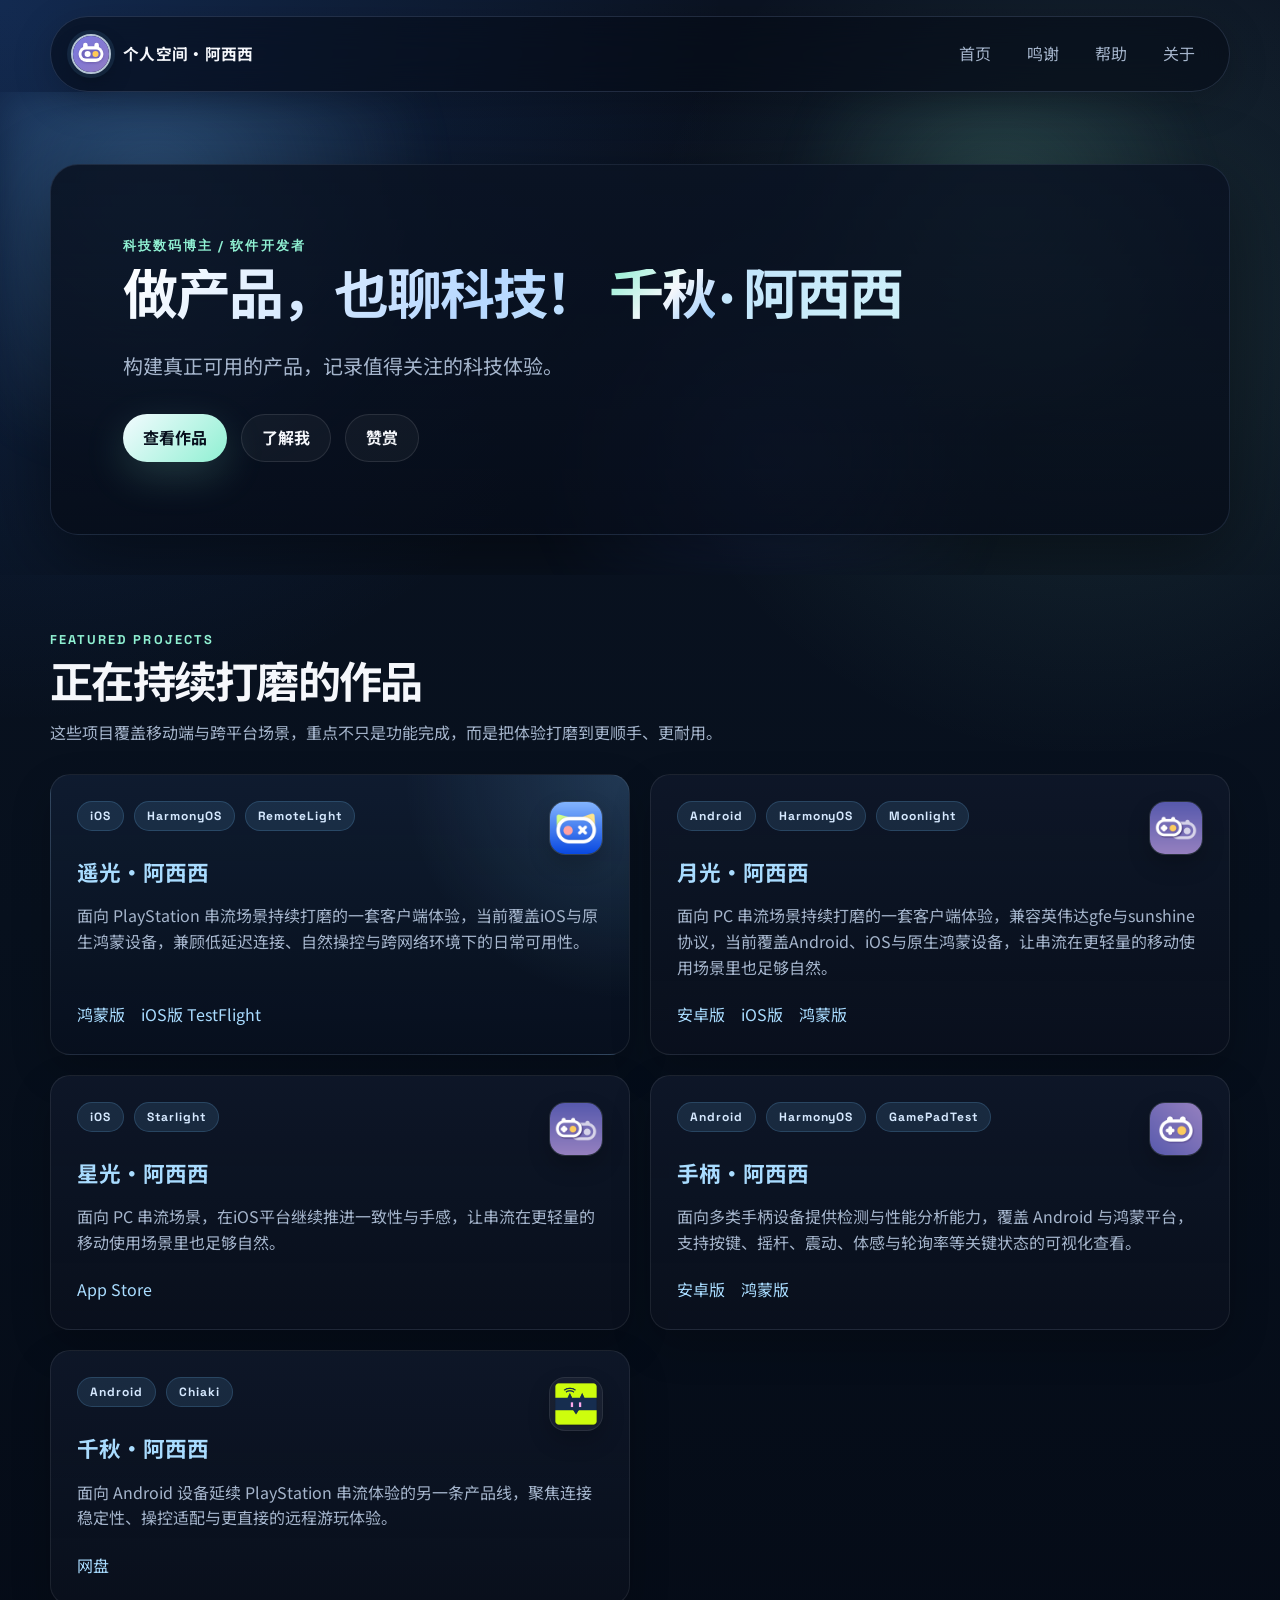
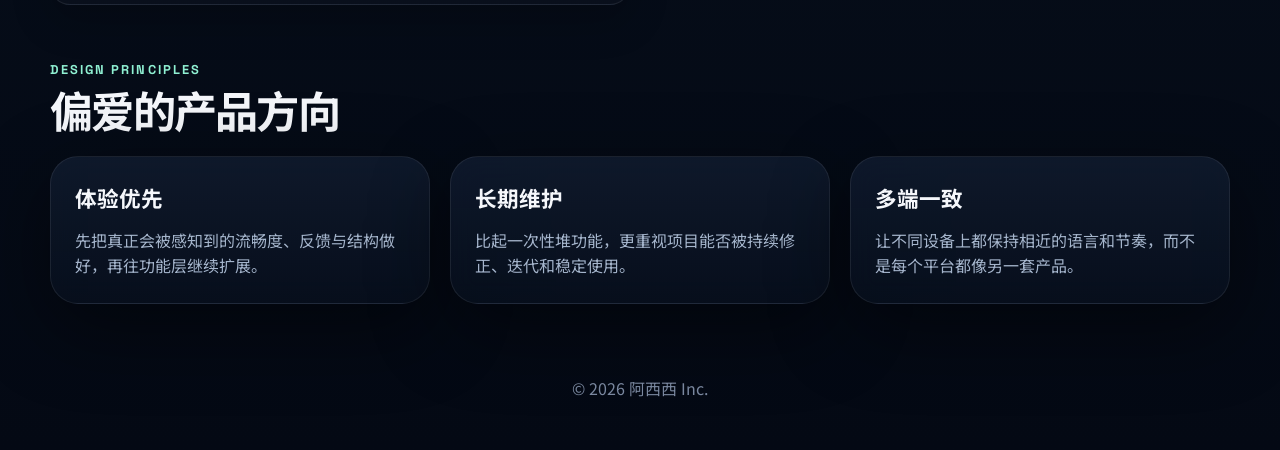
==== commit 353763ad: "init" ====
--- a/index.html
+++ b/index.html
@@ -78,111 +78,9 @@
         </p>
       </div>
 
-      <div class="project-grid">
-
-        <article class="project-card project-card-featured">
-          <div class="project-card-head">
-            <div class="project-meta">
-              <span class="tag">iOS</span>
-              <span class="tag">HarmonyOS</span>
-              <span class="tag">RemoteLight</span>
-            </div>
-            <img class="project-card-icon" src="./res/icon/ic_remotelight.png" alt="遥光图标">
-          </div>
-          <h3>
-            <a class="project-title-link" href="https://appgallery.huawei.com/app/detail?id=cn.axi.chiaki.hw">遥光·阿西西</a>
-          </h3>
-          <p>
-            面向 PlayStation 串流场景持续打磨的一套客户端体验，当前覆盖iOS与原生鸿蒙设备，兼顾低延迟连接、自然操控与跨网络环境下的日常可用性。
-          </p>
-          <div class="project-link-group">
-            <div class="project-link-row">
-              <a href="https://appgallery.huawei.com/app/detail?id=cn.axi.chiaki.hw">鸿蒙版</a>
-              <a href="https://testflight.apple.com/join/zXH5HdBD">iOS版 TestFlight</a>
-            </div>
-          </div>
-        </article>
-
+      <div class="project-grid" id="project-grid">
         <article class="project-card">
-          <div class="project-card-head">
-            <div class="project-meta">
-              <span class="tag">Android</span>
-              <span class="tag">HarmonyOS</span>
-              <span class="tag">Moonlight</span>
-            </div>
-            <img class="project-card-icon" src="./res/icon/ic_moonlight.png" alt="月光图标">
-          </div>
-          <h3>
-            <a class="project-title-link" href="https://github.com/Axixi2233/moonlight-android/releases">月光·阿西西</a>
-          </h3>
-          <p>
-            面向 PC 串流场景持续打磨的一套客户端体验，兼容英伟达gfe与sunshine协议，当前覆盖Android、iOS与原生鸿蒙设备，让串流在更轻量的移动使用场景里也足够自然。
-          </p>
-          <div class="project-link-row">
-            <a href="https://pan.quark.cn/s/9a334d831290">安卓版</a>
-            <a href="https://apps.apple.com/us/app/starlight-pc-streaming/id6761065654">iOS版</a>
-            <a href="https://appgallery.huawei.com/app/detail?id=cn.axi.moonlight.hw">鸿蒙版</a>
-          </div>
-        </article>
-
-        <article class="project-card">
-          <div class="project-card-head">
-            <div class="project-meta">
-              <span class="tag">iOS</span>
-              <span class="tag">Starlight</span>
-            </div>
-            <img class="project-card-icon" src="./res/icon/ic_moonlight.png" alt="星光图标">
-          </div>
-          <h3>
-            <a class="project-title-link" href="https://github.com/Axixi2233/moonlight-ios">星光·阿西西</a>
-          </h3>
-          <p>
-            面向 PC 串流场景，在iOS平台继续推进一致性与手感，让串流在更轻量的移动使用场景里也足够自然。
-          </p>
-          <div class="project-link-row">
-            <a href="https://apps.apple.com/us/app/starlight-pc-streaming/id6761065654">App Store</a>
-<!--            <a href="https://testflight.apple.com/join/7H78uWZT">TestFlight</a>-->
-          </div>
-        </article>
-
-        <article class="project-card">
-          <div class="project-card-head">
-            <div class="project-meta">
-              <span class="tag">Android</span>
-              <span class="tag">HarmonyOS</span>
-              <span class="tag">GamePadTest</span>
-            </div>
-            <img class="project-card-icon" src="./res/icon/ic_gamepad.png" alt="手柄图标">
-          </div>
-          <h3>
-            <a class="project-title-link" href="https://appgallery.huawei.com/app/detail?id=cn.axi.gamepad">手柄·阿西西</a>
-          </h3>
-          <p>
-            面向多类手柄设备提供检测与性能分析能力，覆盖 Android 与鸿蒙平台，支持按键、摇杆、震动、体感与轮询率等关键状态的可视化查看。
-          </p>
-          <div class="project-link-row">
-            <a href="https://pan.quark.cn/s/243981402e82">安卓版</a>
-            <a href="https://appgallery.huawei.com/app/detail?id=cn.axi.gamepad">鸿蒙版</a>
-          </div>
-        </article>
-
-        <article class="project-card">
-          <div class="project-card-head">
-            <div class="project-meta">
-              <span class="tag">Android</span>
-              <span class="tag">Chiaki</span>
-            </div>
-            <img class="project-card-icon" src="./res/icon/ic_chiaki.png" alt="千秋图标">
-          </div>
-          <h3>
-            <a class="project-title-link" href="https://github.com/Axixi2233/chiaki-android/releases">千秋·阿西西</a>
-          </h3>
-          <p>
-            面向 Android 设备延续 PlayStation 串流体验的另一条产品线，聚焦连接稳定性、操控适配与更直接的远程游玩体验。
-          </p>
-          <div class="project-link-row">
-            <a href="https://pan.quark.cn/s/f7d71d7245fe">网盘</a>
-          </div>
+          <p>项目加载中...</p>
         </article>
       </div>
     </section>
@@ -216,30 +114,123 @@
 
   <script>
     (() => {
+      const projectGrid = document.querySelector("#project-grid");
       const heroRotator = document.querySelector("[data-hero-rotator]");
-      const phrases = ["月光", "星光", "遥光", "手柄"];
-
-      if (!heroRotator || phrases.length <= 1) {
-        return;
-      }
-
-      if (window.matchMedia("(prefers-reduced-motion: reduce)").matches) {
+      const fallbackPhrases = ["月光", "星光", "遥光", "手柄"];
+
+      const escapeHtml = (value) => String(value ?? "").replace(/[&<>"']/g, (char) => ({
+        "&": "&amp;",
+        "<": "&lt;",
+        ">": "&gt;",
+        "\"": "&quot;",
+        "'": "&#39;"
+      }[char]));
+
+      const renderProjects = (projects) => {
+        if (!projectGrid) {
+          return;
+        }
+
+        if (!Array.isArray(projects) || projects.length === 0) {
+          projectGrid.innerHTML = `
+            <article class="project-card">
+              <p>暂时还没有可展示的项目数据。</p>
+            </article>
+          `;
+          return;
+        }
+
+        projectGrid.innerHTML = projects.map((project) => {
+          const tags = Array.isArray(project.tags) ? project.tags.map((tag) => `<span class="tag">${escapeHtml(tag)}</span>`).join("") : "";
+          const linkRows = Array.isArray(project.linkRows) ? project.linkRows.map((row) => {
+            const links = Array.isArray(row) ? row.map((link) => `
+              <a href="${escapeHtml(link.href)}">${escapeHtml(link.label)}</a>
+            `).join("") : "";
+
+            return `<div class="project-link-row">${links}</div>`;
+          }).join("") : "";
+
+          return `
+            <article class="project-card${project.featured ? " project-card-featured" : ""}">
+              <div class="project-card-head">
+                <div class="project-meta">${tags}</div>
+                <img class="project-card-icon" src="${escapeHtml(project.icon)}" alt="${escapeHtml(project.iconAlt || project.title)}">
+              </div>
+              <h3>
+                <a class="project-title-link" href="${escapeHtml(project.href)}">${escapeHtml(project.title)}</a>
+              </h3>
+              <p>${escapeHtml(project.description)}</p>
+              <div class="project-link-group">${linkRows}</div>
+            </article>
+          `;
+        }).join("");
+      };
+
+      const startRotator = (phrases) => {
+        if (!heroRotator || phrases.length <= 1) {
+          return;
+        }
+
+        if (window.matchMedia("(prefers-reduced-motion: reduce)").matches) {
+          heroRotator.textContent = phrases[0];
+          heroRotator.classList.add("is-visible");
+          return;
+        }
+
+        let currentIndex = 0;
+
         heroRotator.textContent = phrases[0];
         heroRotator.classList.add("is-visible");
-        return;
-      }
-
-      let currentIndex = 0;
-
-      window.setInterval(() => {
-        currentIndex = (currentIndex + 1) % phrases.length;
-        heroRotator.classList.remove("is-visible");
-
-        window.setTimeout(() => {
-          heroRotator.textContent = phrases[currentIndex];
-          heroRotator.classList.add("is-visible");
-        }, 180);
-      }, 2400);
+
+        window.setInterval(() => {
+          currentIndex = (currentIndex + 1) % phrases.length;
+          heroRotator.classList.remove("is-visible");
+
+          window.setTimeout(() => {
+            heroRotator.textContent = phrases[currentIndex];
+            heroRotator.classList.add("is-visible");
+          }, 180);
+        }, 2400);
+      };
+
+      const extractPhrases = (projects) => {
+        if (!Array.isArray(projects)) {
+          return fallbackPhrases;
+        }
+
+        const titles = projects.map((project) => String(project.title || "").split("·")[0].trim()).filter(Boolean);
+        return [...new Set(titles)].length > 0 ? [...new Set(titles)] : fallbackPhrases;
+      };
+
+      const initProjects = async () => {
+        try {
+          const response = await fetch("./res/config/projects.json");
+
+          if (!response.ok) {
+            throw new Error(`HTTP ${response.status}`);
+          }
+
+          const projects = await response.json();
+          renderProjects(projects);
+          startRotator(extractPhrases(projects));
+        } catch (error) {
+          if (projectGrid) {
+            const message = window.location.protocol === "file:"
+              ? "当前是直接打开的本地文件，请通过静态服务器访问。"
+              : "项目数据加载失败，请稍后重试。";
+
+            projectGrid.innerHTML = `
+              <article class="project-card">
+                <p>${message}</p>
+              </article>
+            `;
+          }
+
+          startRotator(fallbackPhrases);
+        }
+      };
+
+      initProjects();
     })();
   </script>
 </body>
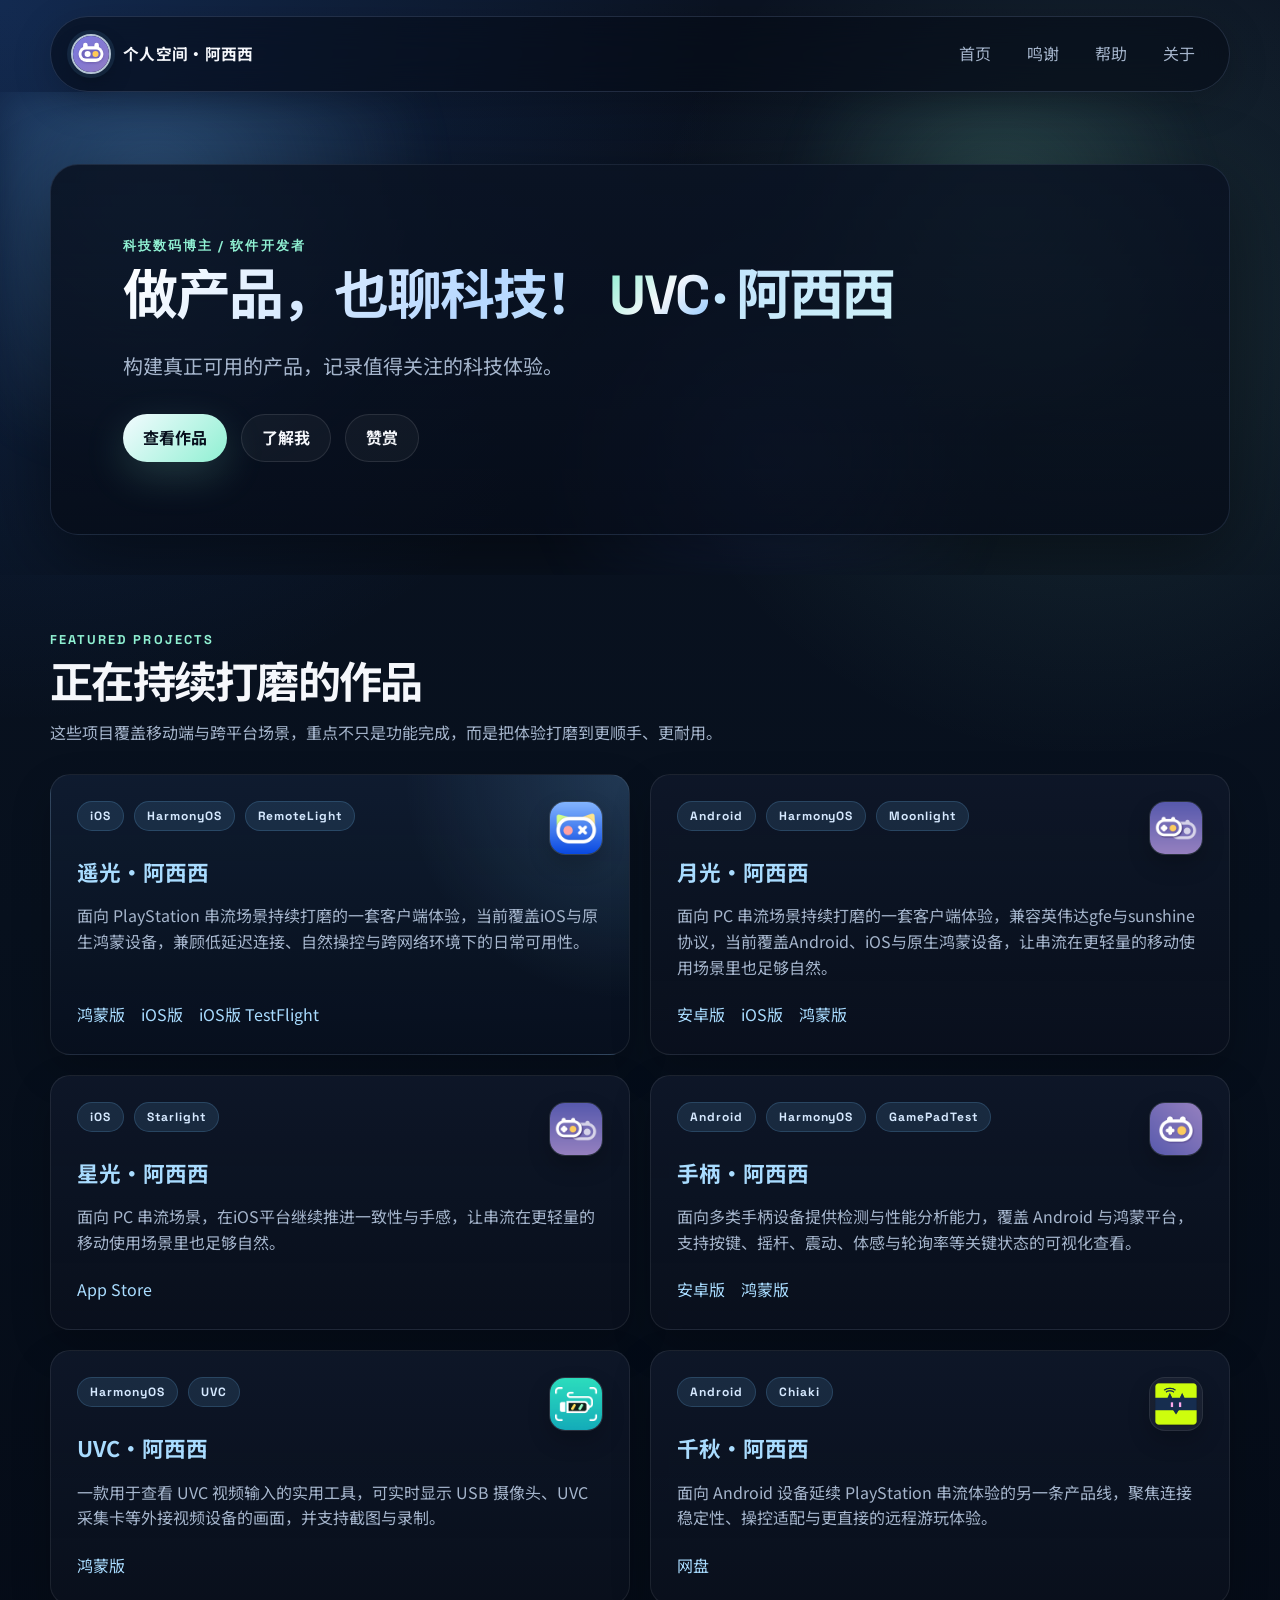
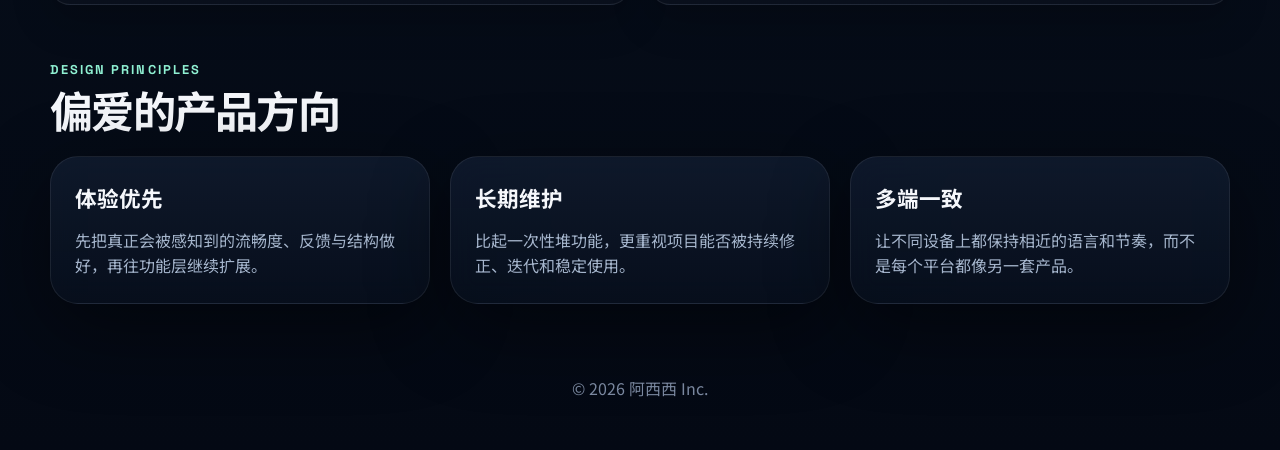
==== commit 752dd337: "init" ====
--- a/index.html
+++ b/index.html
@@ -116,7 +116,7 @@
     (() => {
       const projectGrid = document.querySelector("#project-grid");
       const heroRotator = document.querySelector("[data-hero-rotator]");
-      const fallbackPhrases = ["月光", "星光", "遥光", "手柄"];
+      const fallbackPhrases = ["月光", "星光", "遥光", "手柄", "UVC"];
 
       const escapeHtml = (value) => String(value ?? "").replace(/[&<>"']/g, (char) => ({
         "&": "&amp;",
--- a/style.css
+++ b/style.css
@@ -917,6 +917,7 @@
   color: #d6e9ff;
   background: rgba(116, 192, 252, 0.12);
   border: 1px solid rgba(116, 192, 252, 0.18);
+  text-transform: none;
 }
 
 .help-card h3 {
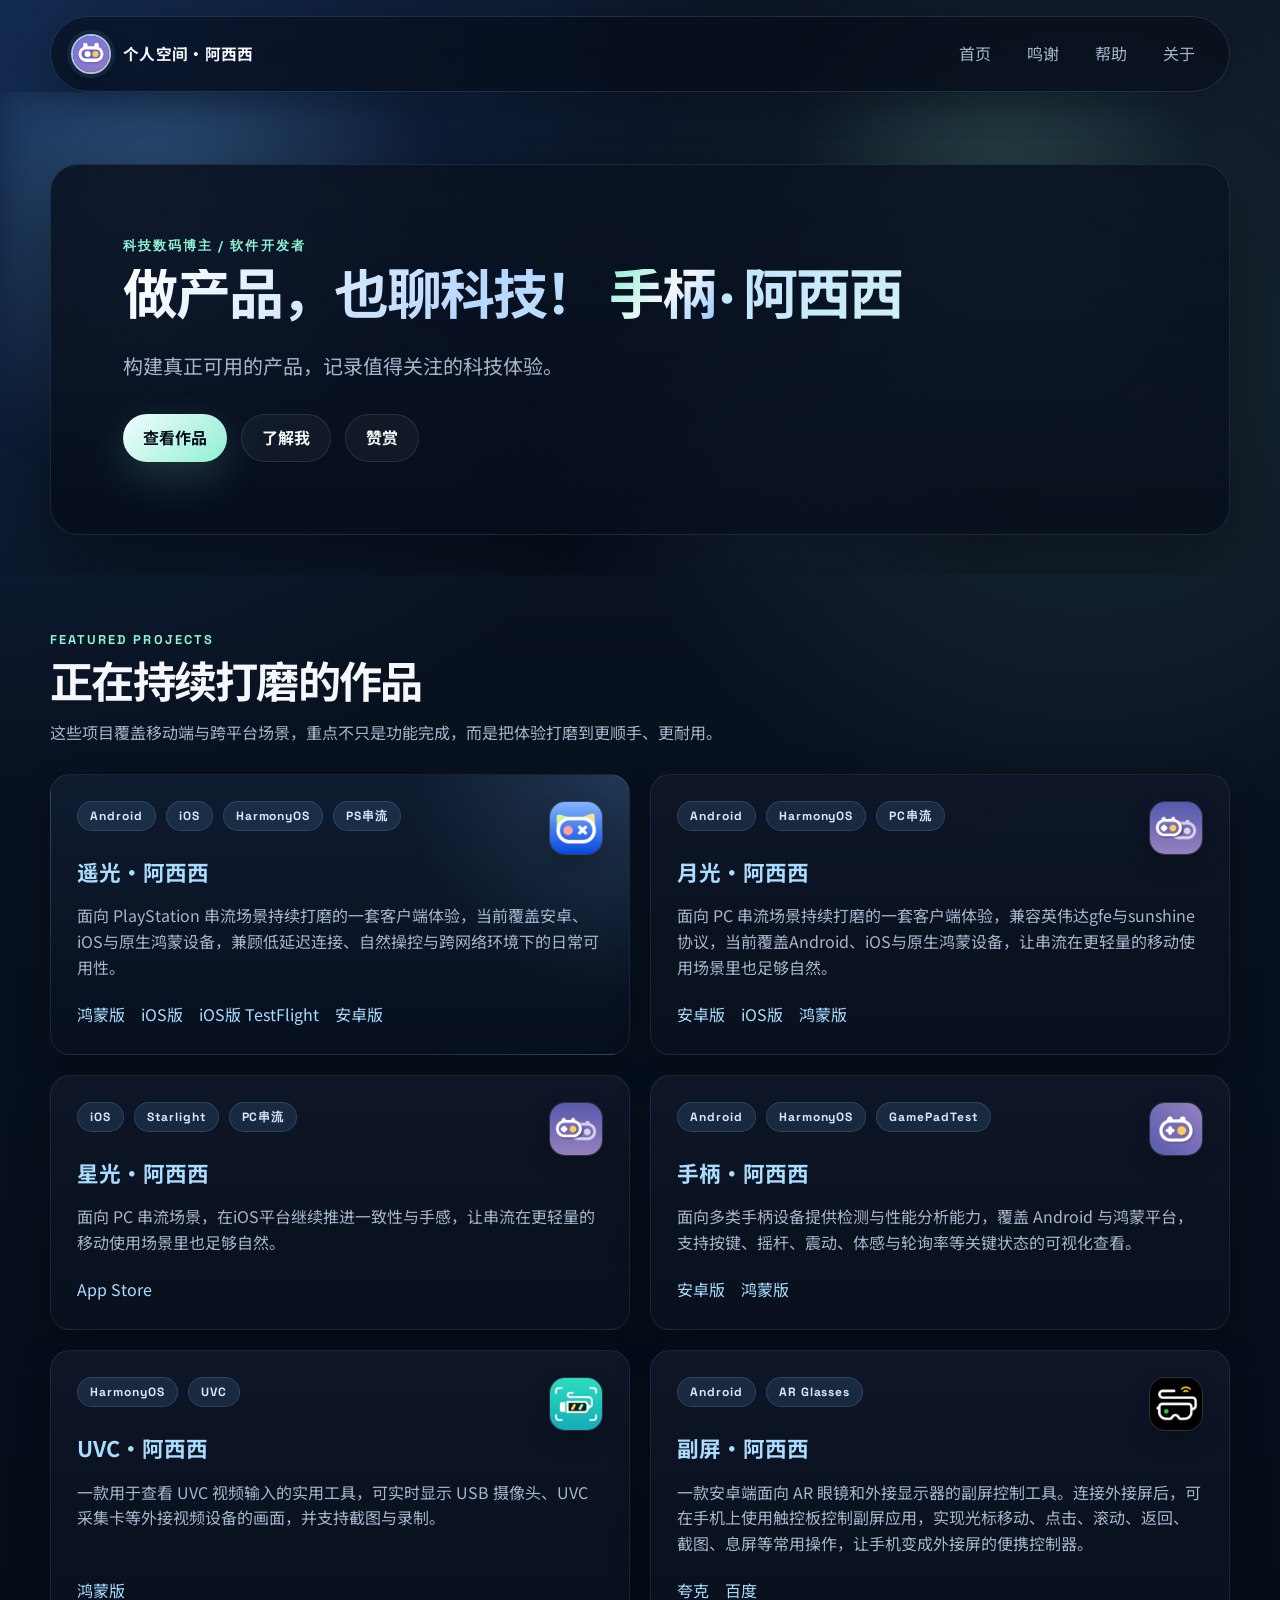
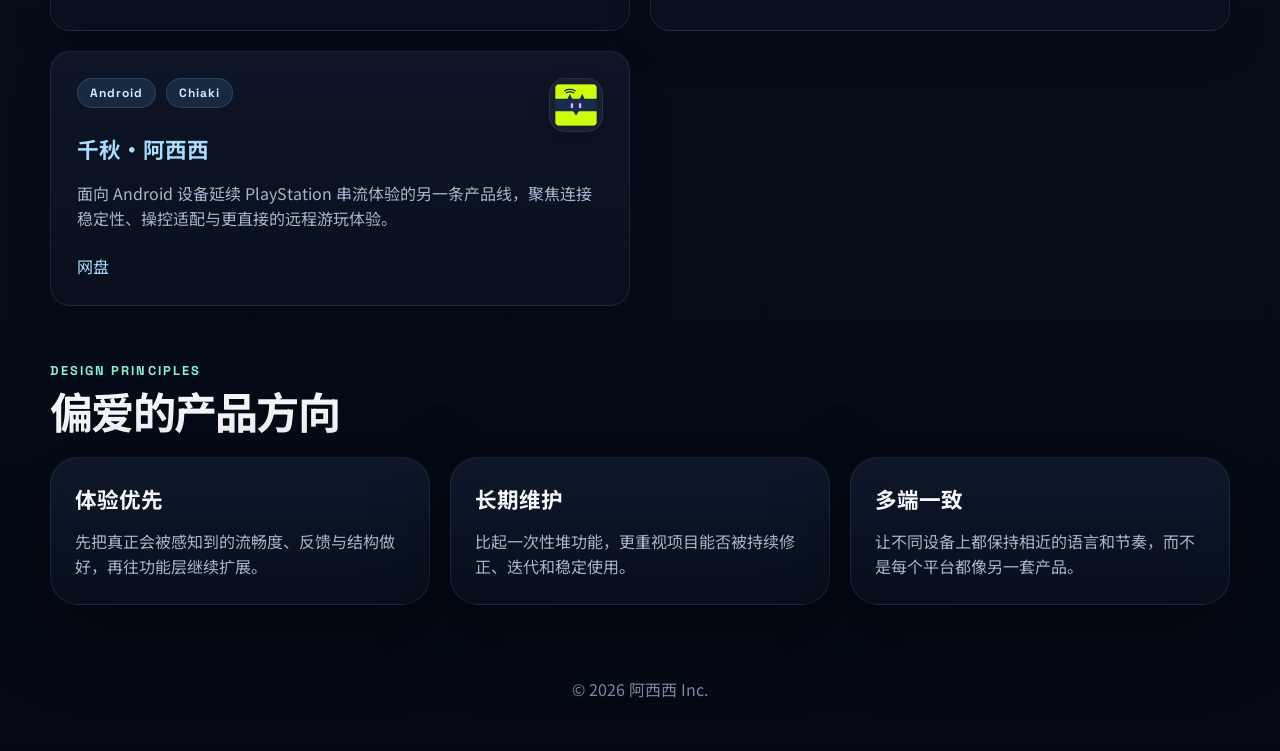
==== commit a10897a3: "init" ====
--- a/index.html
+++ b/index.html
@@ -116,7 +116,7 @@
     (() => {
       const projectGrid = document.querySelector("#project-grid");
       const heroRotator = document.querySelector("[data-hero-rotator]");
-      const fallbackPhrases = ["月光", "星光", "遥光", "手柄", "UVC"];
+      const fallbackPhrases = ["月光", "星光", "遥光", "手柄", "UVC","副屏"];
 
       const escapeHtml = (value) => String(value ?? "").replace(/[&<>"']/g, (char) => ({
         "&": "&amp;",
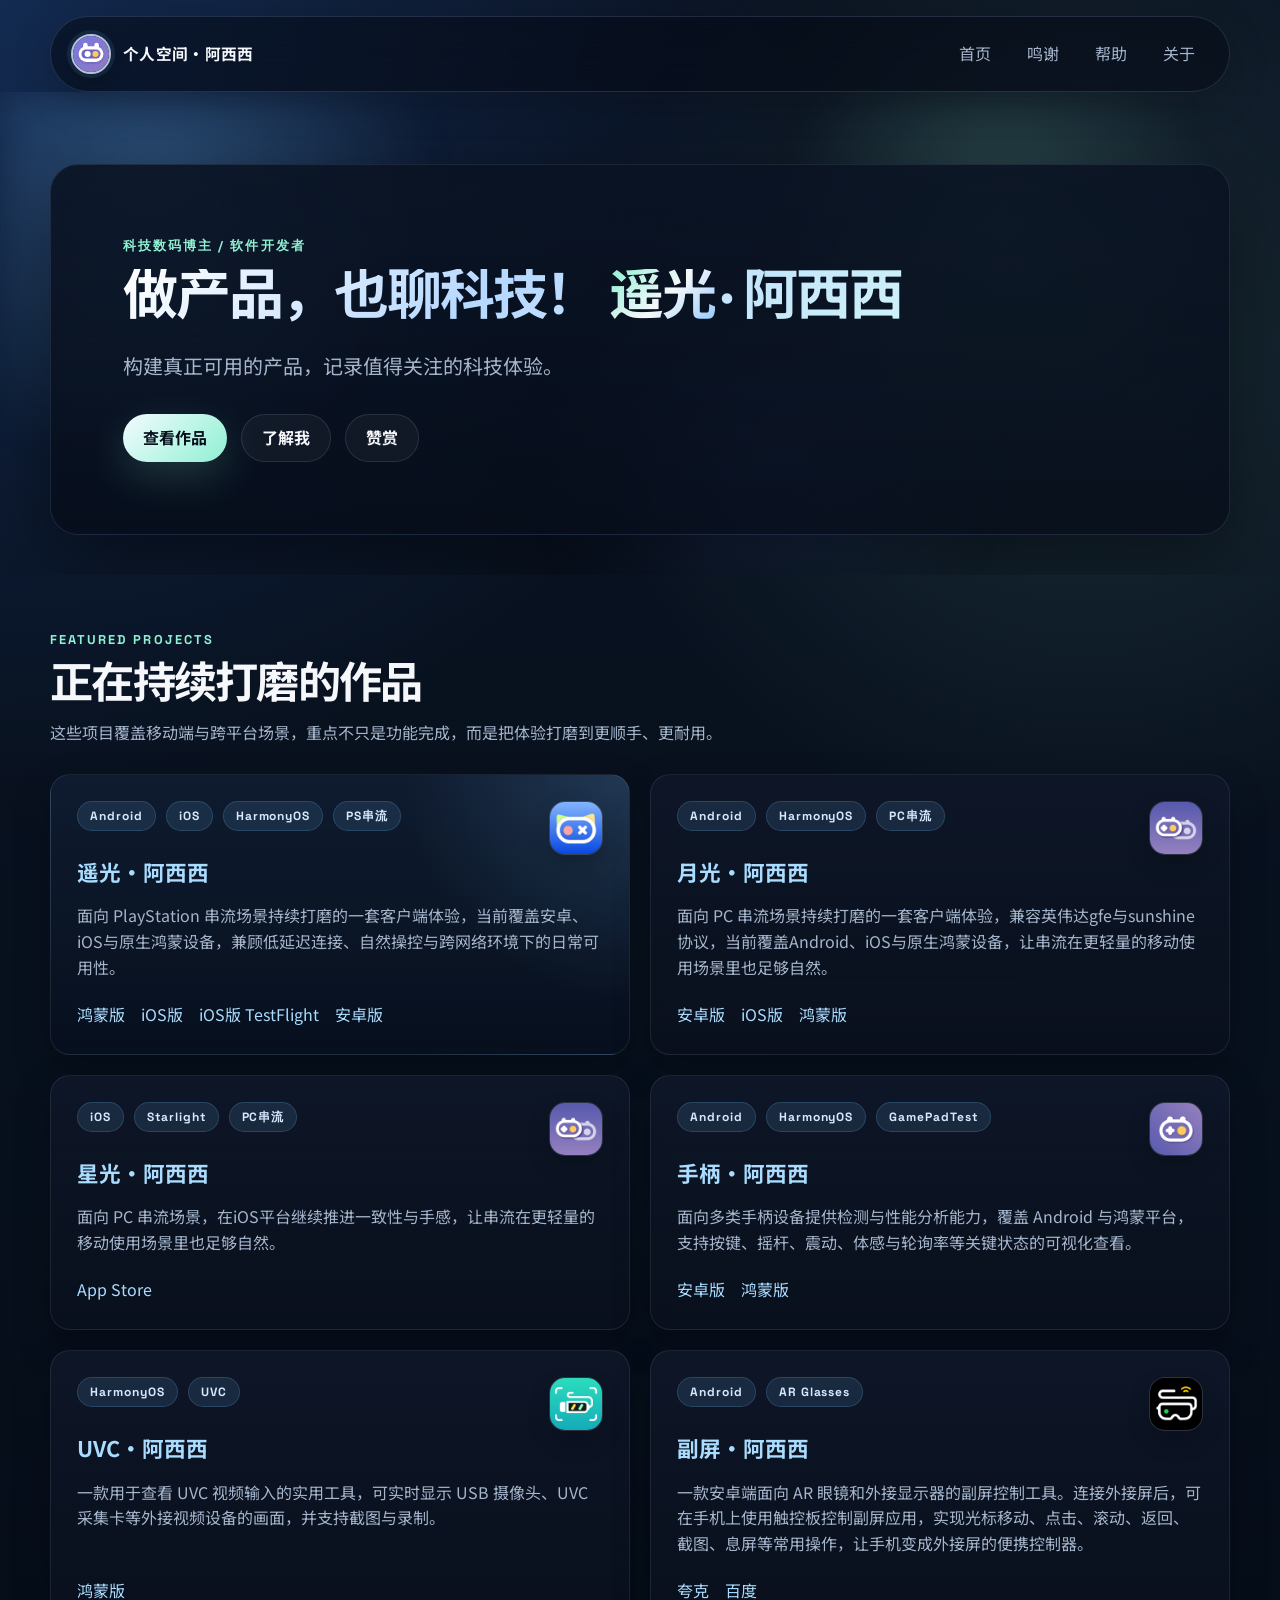
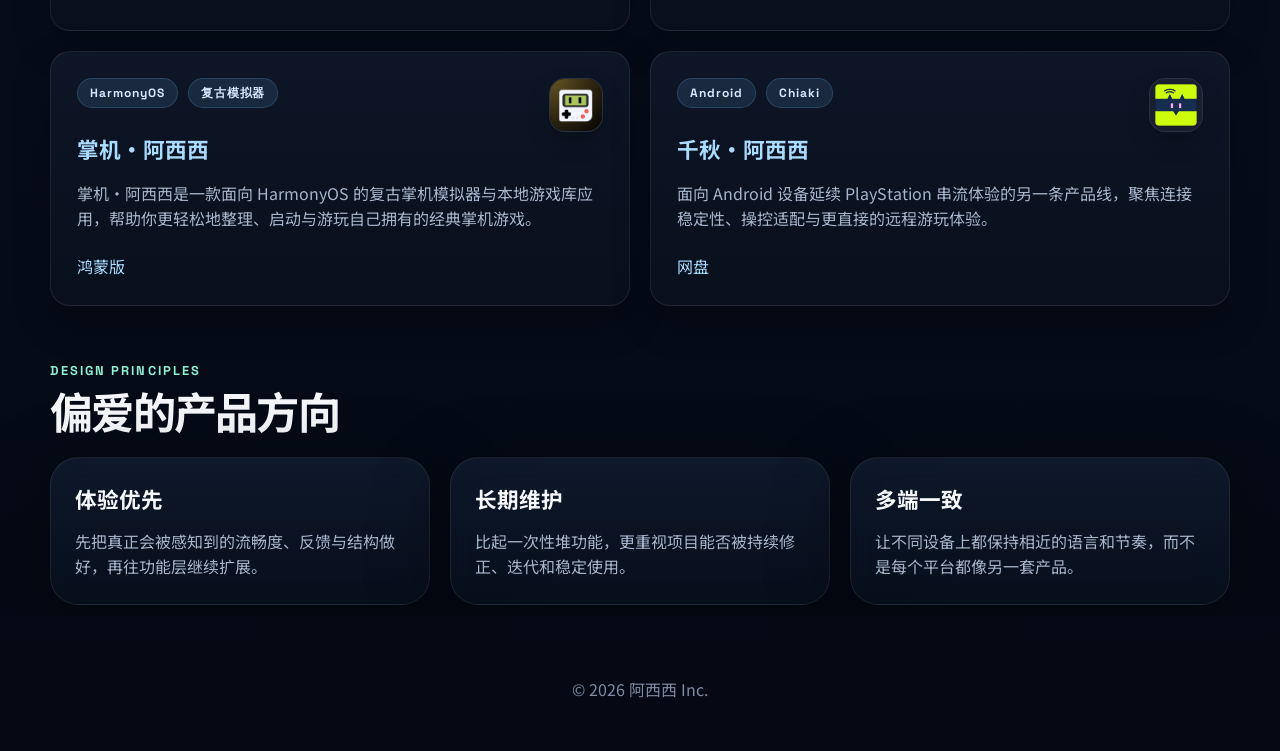
==== commit f011ffba: "init" ====
--- a/index.html
+++ b/index.html
@@ -116,7 +116,7 @@
     (() => {
       const projectGrid = document.querySelector("#project-grid");
       const heroRotator = document.querySelector("[data-hero-rotator]");
-      const fallbackPhrases = ["月光", "星光", "遥光", "手柄", "UVC","副屏"];
+      const fallbackPhrases = ["月光", "星光", "遥光", "手柄", "UVC","副屏","掌机"];
 
       const escapeHtml = (value) => String(value ?? "").replace(/[&<>"']/g, (char) => ({
         "&": "&amp;",
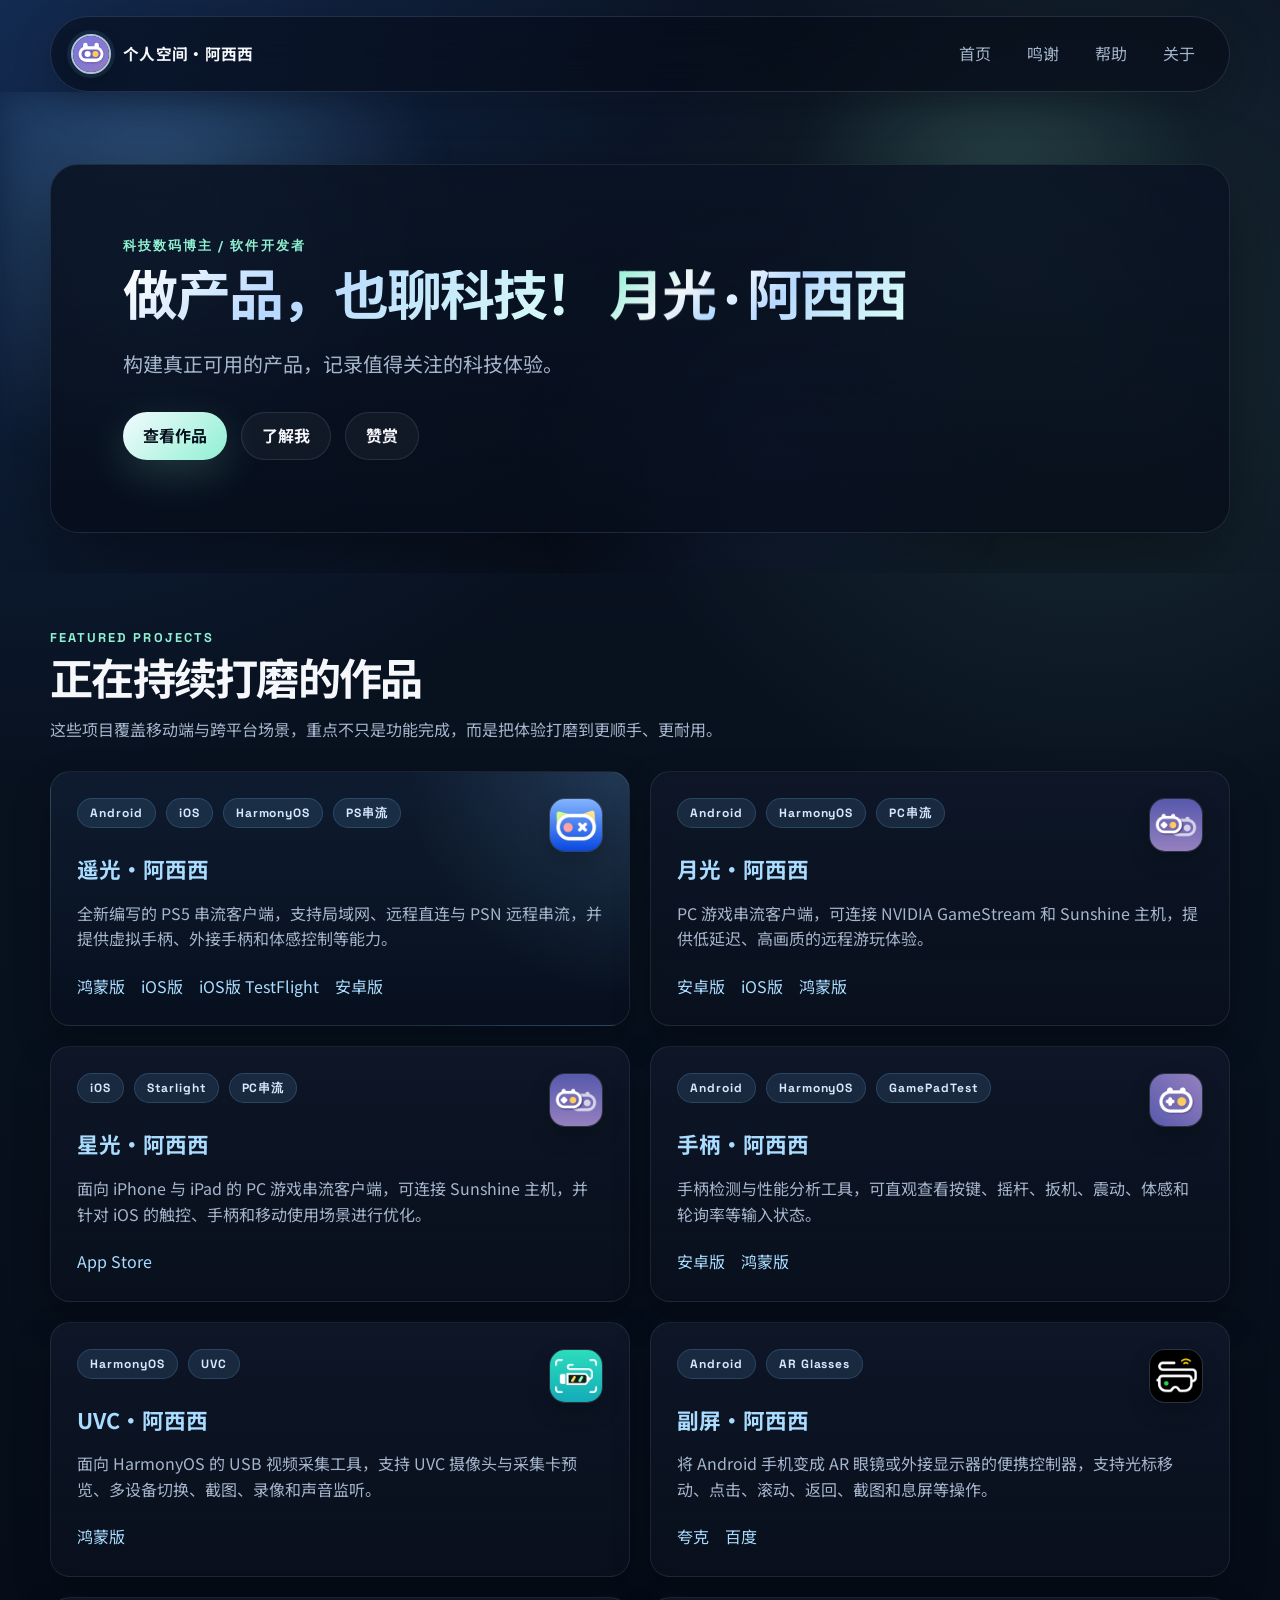
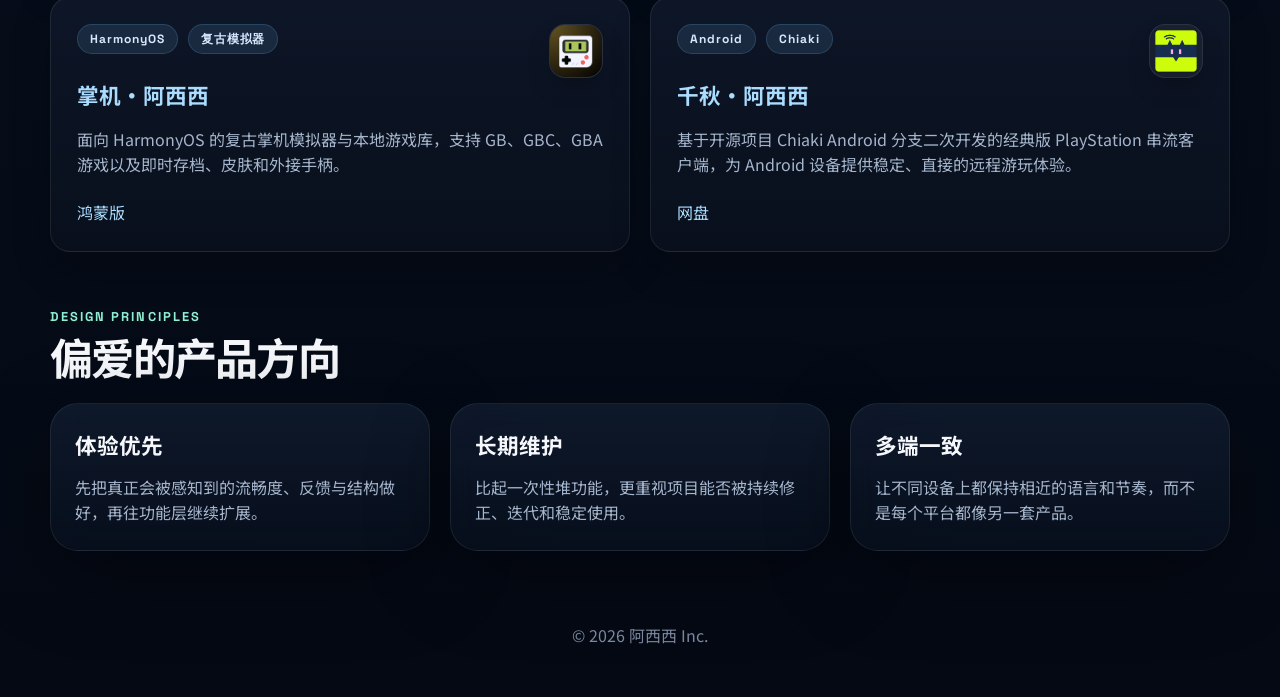
==== commit 0ca0bee6: "init" ====
--- a/index.html
+++ b/index.html
@@ -16,7 +16,7 @@
     href="https://fonts.googleapis.com/css2?family=Noto+Sans+SC:wght@400;500;700;800&family=Space+Grotesk:wght@500;700&display=swap"
     rel="stylesheet"
   >
-  <link rel="stylesheet" href="./style.css?v=20260424-1">
+  <link rel="stylesheet" href="./style.css?v=20260713-4">
 </head>
 <body class="home-page">
   <header class="nav">
@@ -51,7 +51,11 @@
           <h1 class="hero-title">
             <span class="hero-title-static">做产品，也聊科技！</span>
             <span class="hero-title-series">
-              <span class="hero-title-rotator is-visible" data-hero-rotator>月光</span>
+              <span class="hero-title-rotator" data-hero-rotator>
+                <span class="hero-title-track">
+                  <span class="hero-title-word">月光</span>
+                </span>
+              </span>
               <span class="hero-title-suffix"> · 阿西西</span>
             </span>
           </h1>
@@ -116,9 +120,9 @@
     (() => {
       const projectGrid = document.querySelector("#project-grid");
       const heroRotator = document.querySelector("[data-hero-rotator]");
-      const fallbackPhrases = ["月光", "星光", "遥光", "手柄", "UVC","副屏","掌机"];
-
-      const escapeHtml = (value) => String(value ?? "").replace(/[&<>"']/g, (char) => ({
+      const fallbackPhrases = ["遥光", "月光", "星光", "手柄", "UVC", "副屏", "掌机", "千秋"];
+
+      const escapeHtml = (value) => String(value == null ? "" : value).replace(/[&<>"']/g, (char) => ({
         "&": "&amp;",
         "<": "&lt;",
         ">": "&gt;",
@@ -167,29 +171,66 @@
       };
 
       const startRotator = (phrases) => {
-        if (!heroRotator || phrases.length <= 1) {
-          return;
+        if (!heroRotator || phrases.length === 0) {
+          return;
+        }
+
+        const track = heroRotator.querySelector(".hero-title-track");
+
+        if (!track) {
+          return;
+        }
+
+        track.textContent = "";
+        phrases.concat(phrases[0]).forEach((phrase) => {
+          const word = document.createElement("span");
+          word.className = "hero-title-word";
+          word.textContent = phrase;
+          track.appendChild(word);
+        });
+
+        const measureWidth = () => {
+          const ruler = document.createElement("span");
+          ruler.className = "hero-title-ruler";
+          heroRotator.appendChild(ruler);
+
+          const maxWidth = phrases.reduce((width, phrase) => {
+            ruler.textContent = phrase;
+            return Math.max(width, ruler.getBoundingClientRect().width);
+          }, 0);
+
+          ruler.remove();
+          heroRotator.style.width = `${Math.ceil(maxWidth)}px`;
+        };
+
+        measureWidth();
+        if (document.fonts && document.fonts.ready) {
+          document.fonts.ready.then(measureWidth);
         }
 
         if (window.matchMedia("(prefers-reduced-motion: reduce)").matches) {
-          heroRotator.textContent = phrases[0];
-          heroRotator.classList.add("is-visible");
+          return;
+        }
+
+        if (phrases.length <= 1) {
           return;
         }
 
         let currentIndex = 0;
 
-        heroRotator.textContent = phrases[0];
-        heroRotator.classList.add("is-visible");
-
         window.setInterval(() => {
-          currentIndex = (currentIndex + 1) % phrases.length;
-          heroRotator.classList.remove("is-visible");
-
-          window.setTimeout(() => {
-            heroRotator.textContent = phrases[currentIndex];
-            heroRotator.classList.add("is-visible");
-          }, 180);
+          currentIndex += 1;
+          track.classList.add("is-animating");
+          track.style.transform = `translate3d(0, -${currentIndex * 1.25}em, 0)`;
+
+          if (currentIndex === phrases.length) {
+            window.setTimeout(() => {
+              track.classList.remove("is-animating");
+              track.style.transform = "translate3d(0, 0, 0)";
+              currentIndex = 0;
+              void track.offsetHeight;
+            }, 540);
+          }
         }, 2400);
       };
 
@@ -204,7 +245,7 @@
 
       const initProjects = async () => {
         try {
-          const response = await fetch("./res/config/projects.json");
+          const response = await fetch("./res/config/projects.json", { cache: "no-store" });
 
           if (!response.ok) {
             throw new Error(`HTTP ${response.status}`);
--- a/style.css
+++ b/style.css
@@ -204,49 +204,75 @@
 .hero-title {
   display: flex;
   flex-wrap: wrap;
-  align-items: baseline;
+  align-items: center;
   gap: 0.2em;
   max-width: none;
   font-size: clamp(1.8rem, 4.3vw, 3.9rem);
+  color: #dcecff;
+  animation: floatIn 0.9s ease both;
+}
+
+.hero-title-static,
+.hero-title-suffix {
+  display: inline-block;
   background: linear-gradient(135deg, #ffffff 0%, #b7d8ff 35%, #dbfff5 100%);
   -webkit-background-clip: text;
   background-clip: text;
   color: transparent;
-  animation: floatIn 0.9s ease both;
-}
-
-.hero-title-static,
-.hero-title-rotator {
-  display: inline-block;
 }
 
 .hero-title-series {
   display: inline-flex;
-  align-items: baseline;
+  align-items: center;
   gap: 0.12em;
+  line-height: 1;
 }
 
 .hero-title-rotator {
-  min-height: 1.05em;
+  position: relative;
+  display: inline-block;
+  height: 1em;
+  min-width: 2em;
+  overflow: hidden;
+  contain: paint;
+  isolation: isolate;
+  vertical-align: middle;
+}
+
+.hero-title-track {
+  display: flex;
+  flex-direction: column;
+  transform: translate3d(0, 0, 0);
+  will-change: transform;
+}
+
+.hero-title-track.is-animating {
+  transition: transform 0.5s cubic-bezier(0.22, 1, 0.36, 1);
+}
+
+.hero-title-word {
+  display: block;
+  flex: 0 0 1.25em;
+  width: 100%;
+  height: 1.25em;
+  white-space: nowrap;
+  line-height: 1em;
   background: linear-gradient(135deg, #8ff0d2 0%, #f5f7fb 52%, #8fc7ff 100%);
   -webkit-background-clip: text;
   background-clip: text;
   color: transparent;
-  opacity: 0;
-  transform: translateY(0.18em);
-  filter: blur(8px);
-  transition: opacity 0.35s ease, transform 0.35s ease, filter 0.35s ease;
-}
-
-.hero-title-rotator.is-visible {
-  opacity: 1;
-  transform: translateY(0);
-  filter: blur(0);
+}
+
+.hero-title-ruler {
+  position: absolute;
+  visibility: hidden;
+  white-space: nowrap;
 }
 
 .hero-title-suffix {
   display: inline-block;
   white-space: nowrap;
+  line-height: 1;
 }
 
 .hero-subtitle,
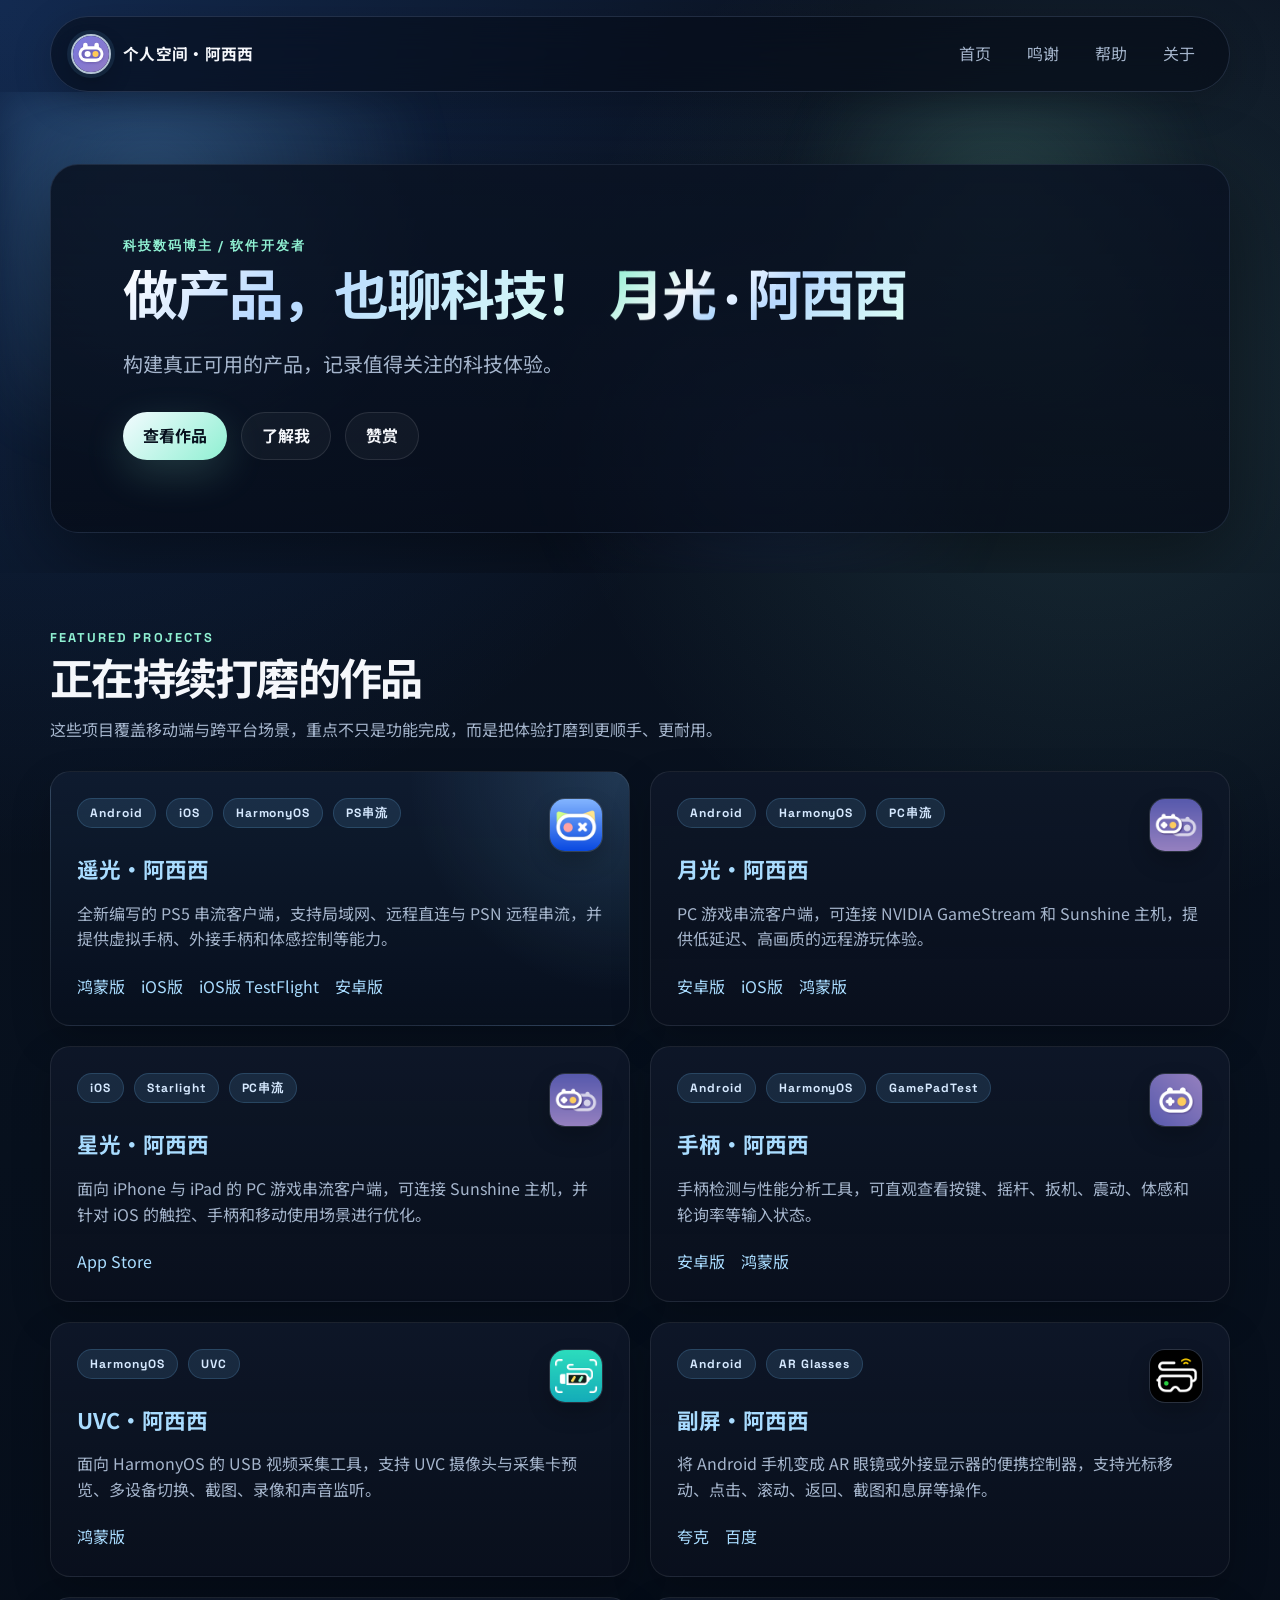
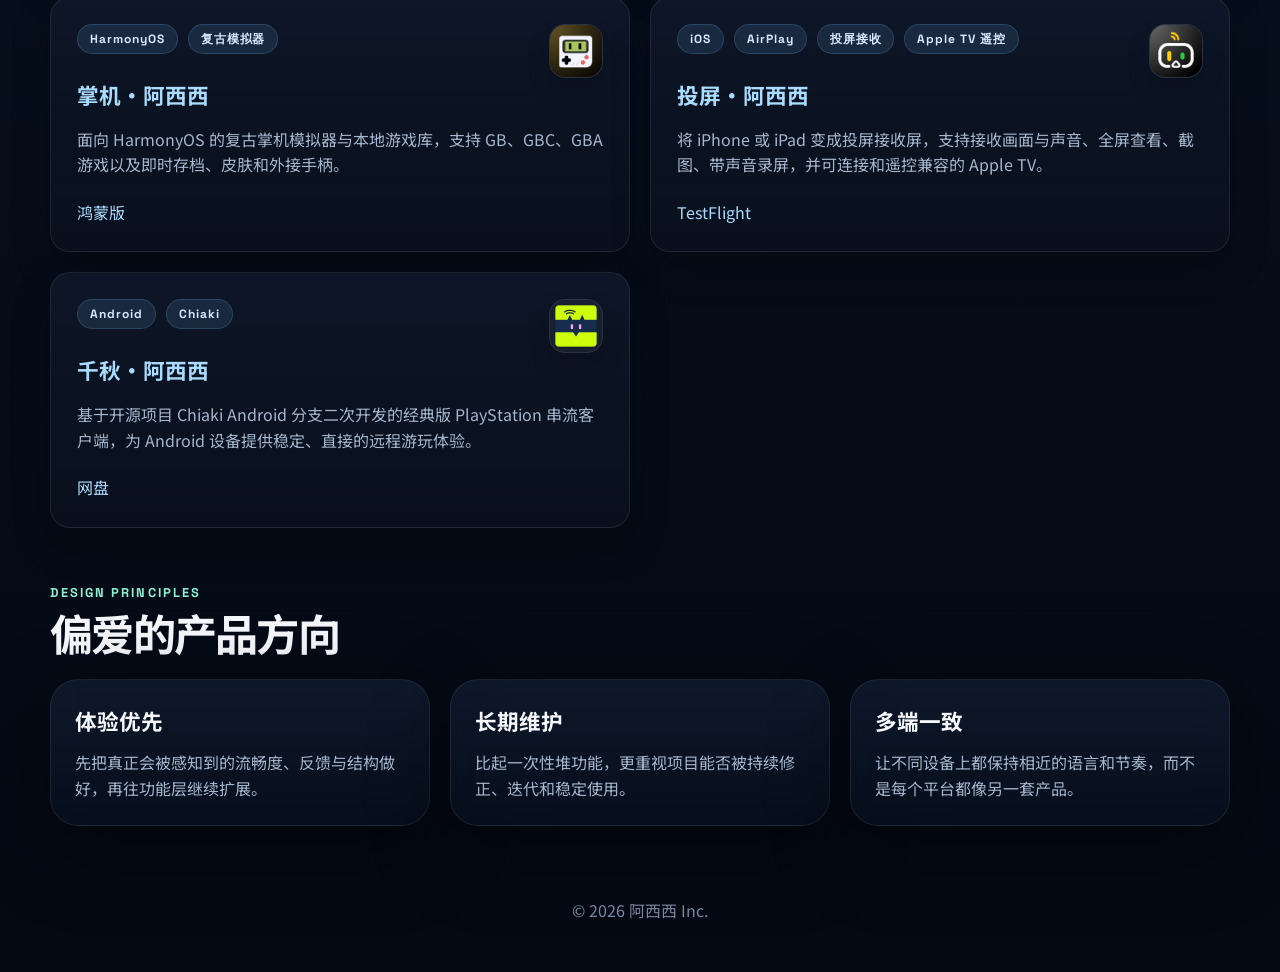
==== commit f4cbf614: "init" ====
--- a/index.html
+++ b/index.html
@@ -120,7 +120,7 @@
     (() => {
       const projectGrid = document.querySelector("#project-grid");
       const heroRotator = document.querySelector("[data-hero-rotator]");
-      const fallbackPhrases = ["遥光", "月光", "星光", "手柄", "UVC", "副屏", "掌机", "千秋"];
+      const fallbackPhrases = ["遥光", "月光", "星光", "手柄", "UVC", "副屏", "掌机", "投屏", "千秋"];
 
       const escapeHtml = (value) => String(value == null ? "" : value).replace(/[&<>"']/g, (char) => ({
         "&": "&amp;",
